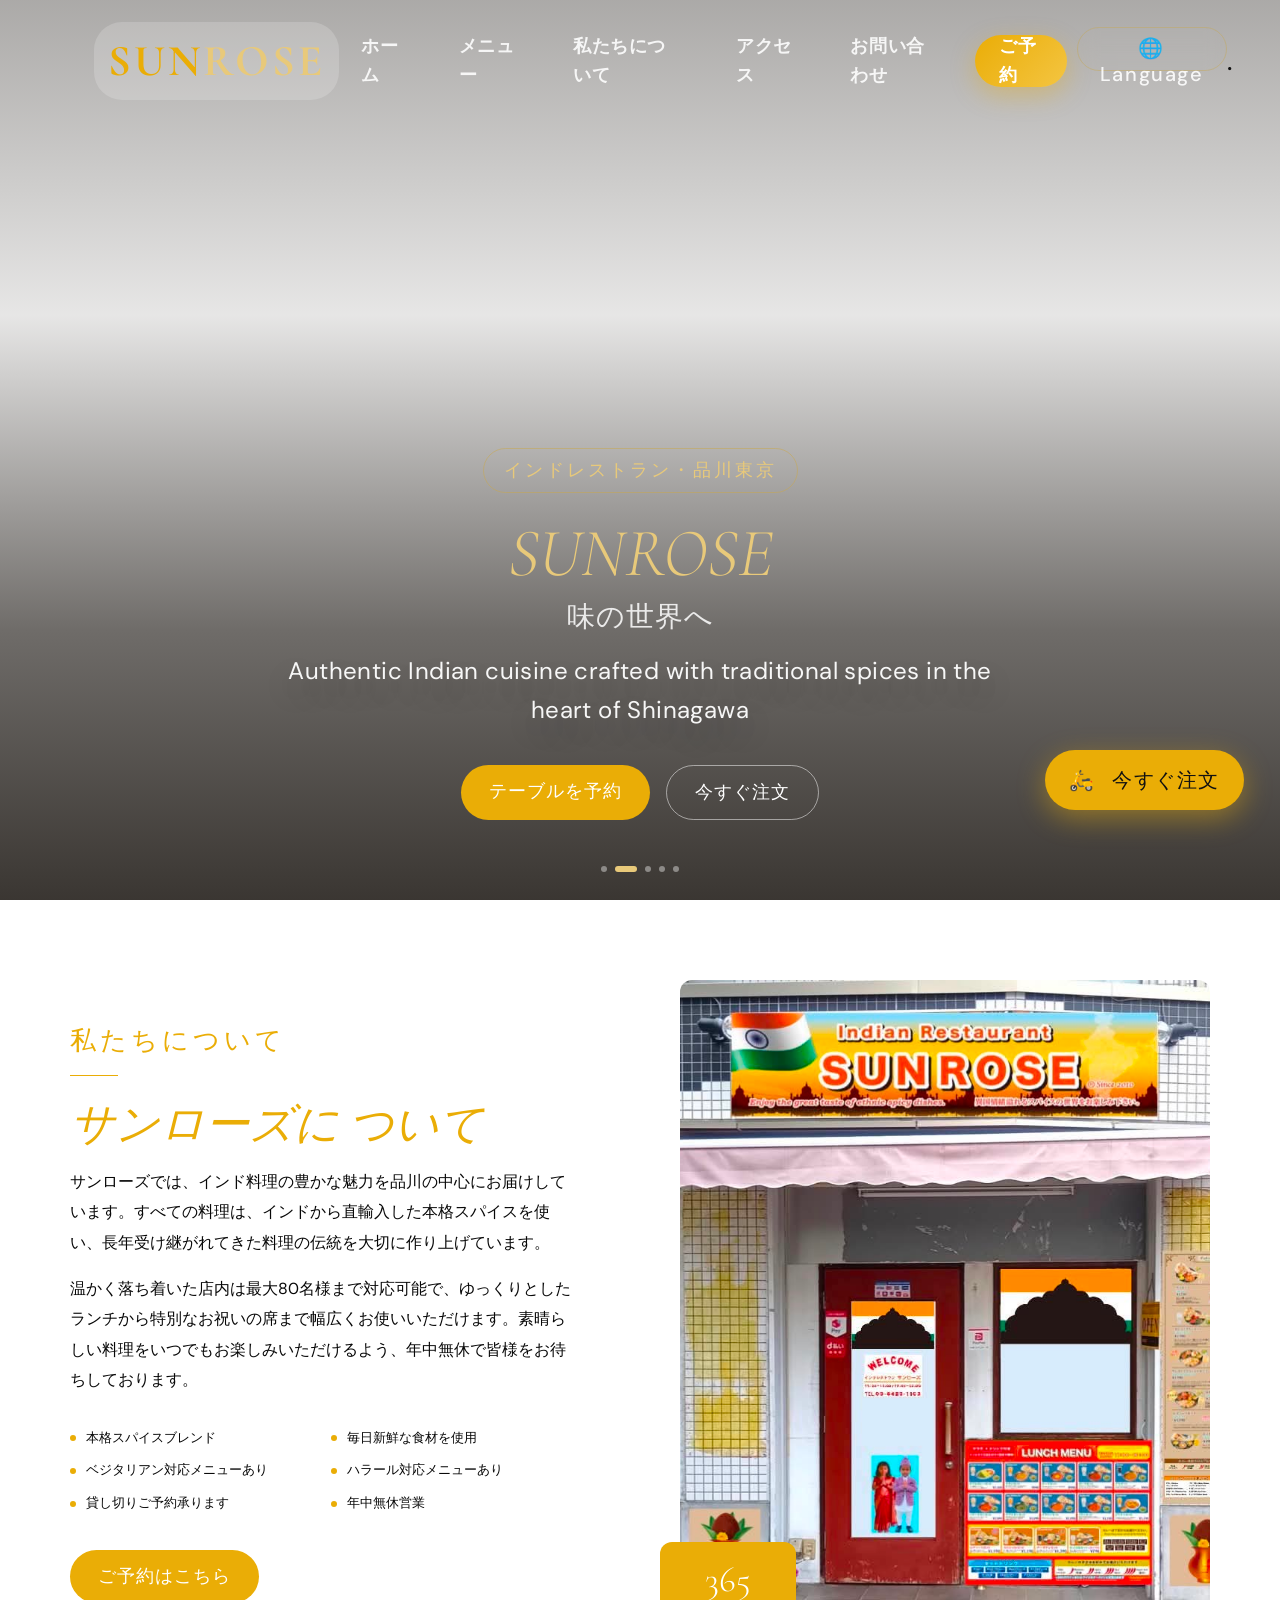
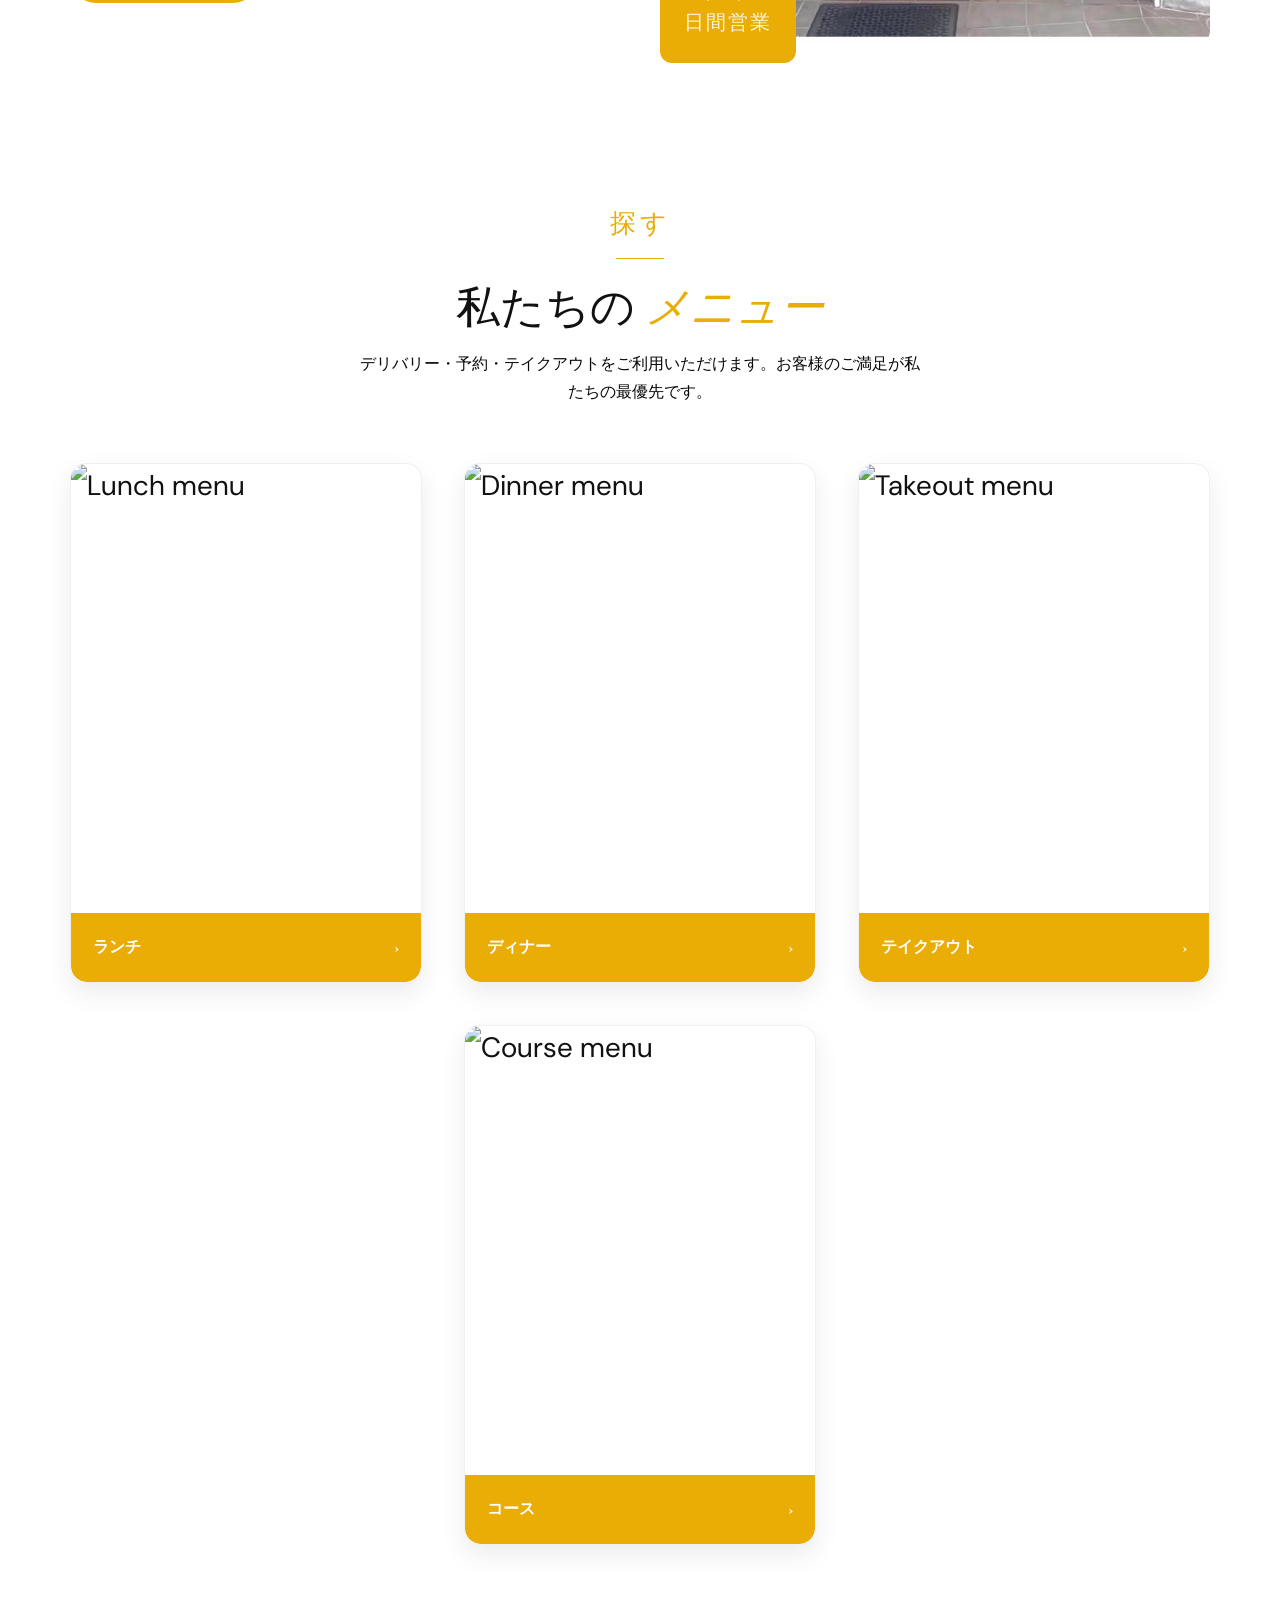
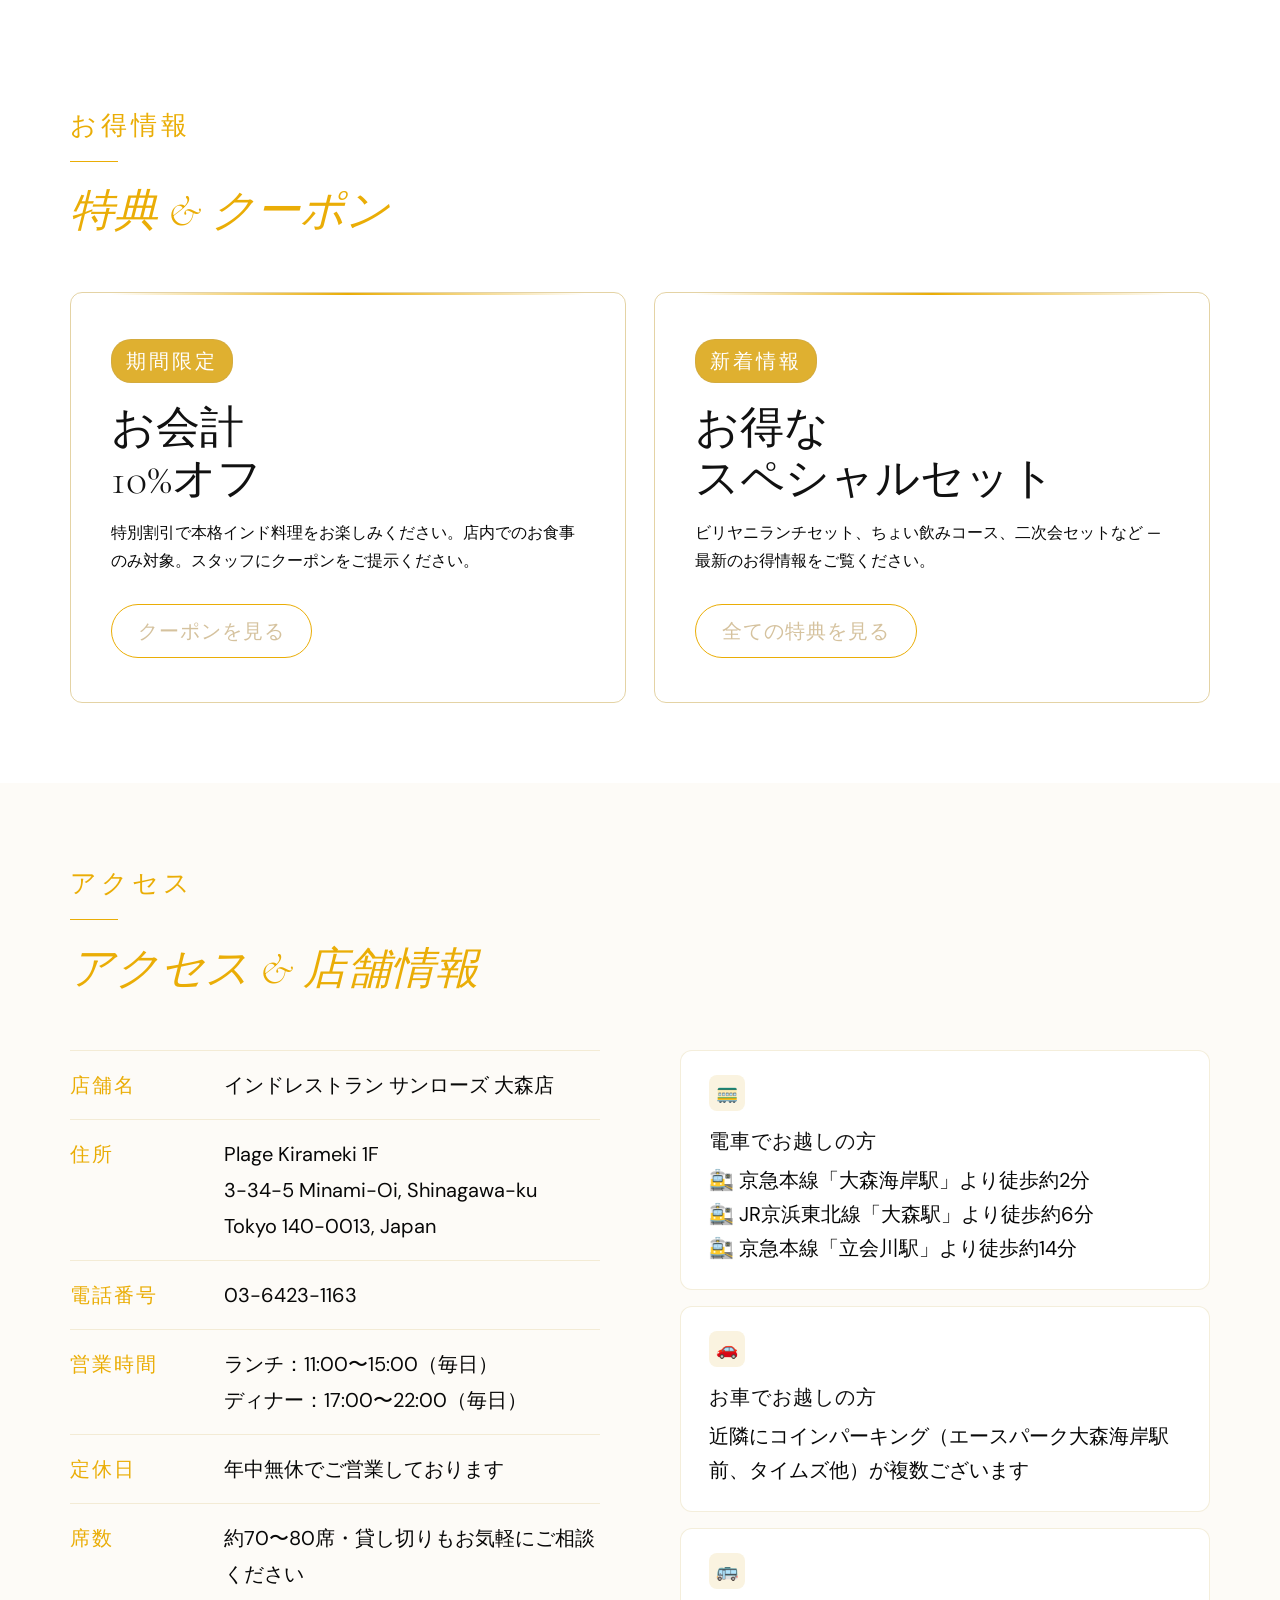
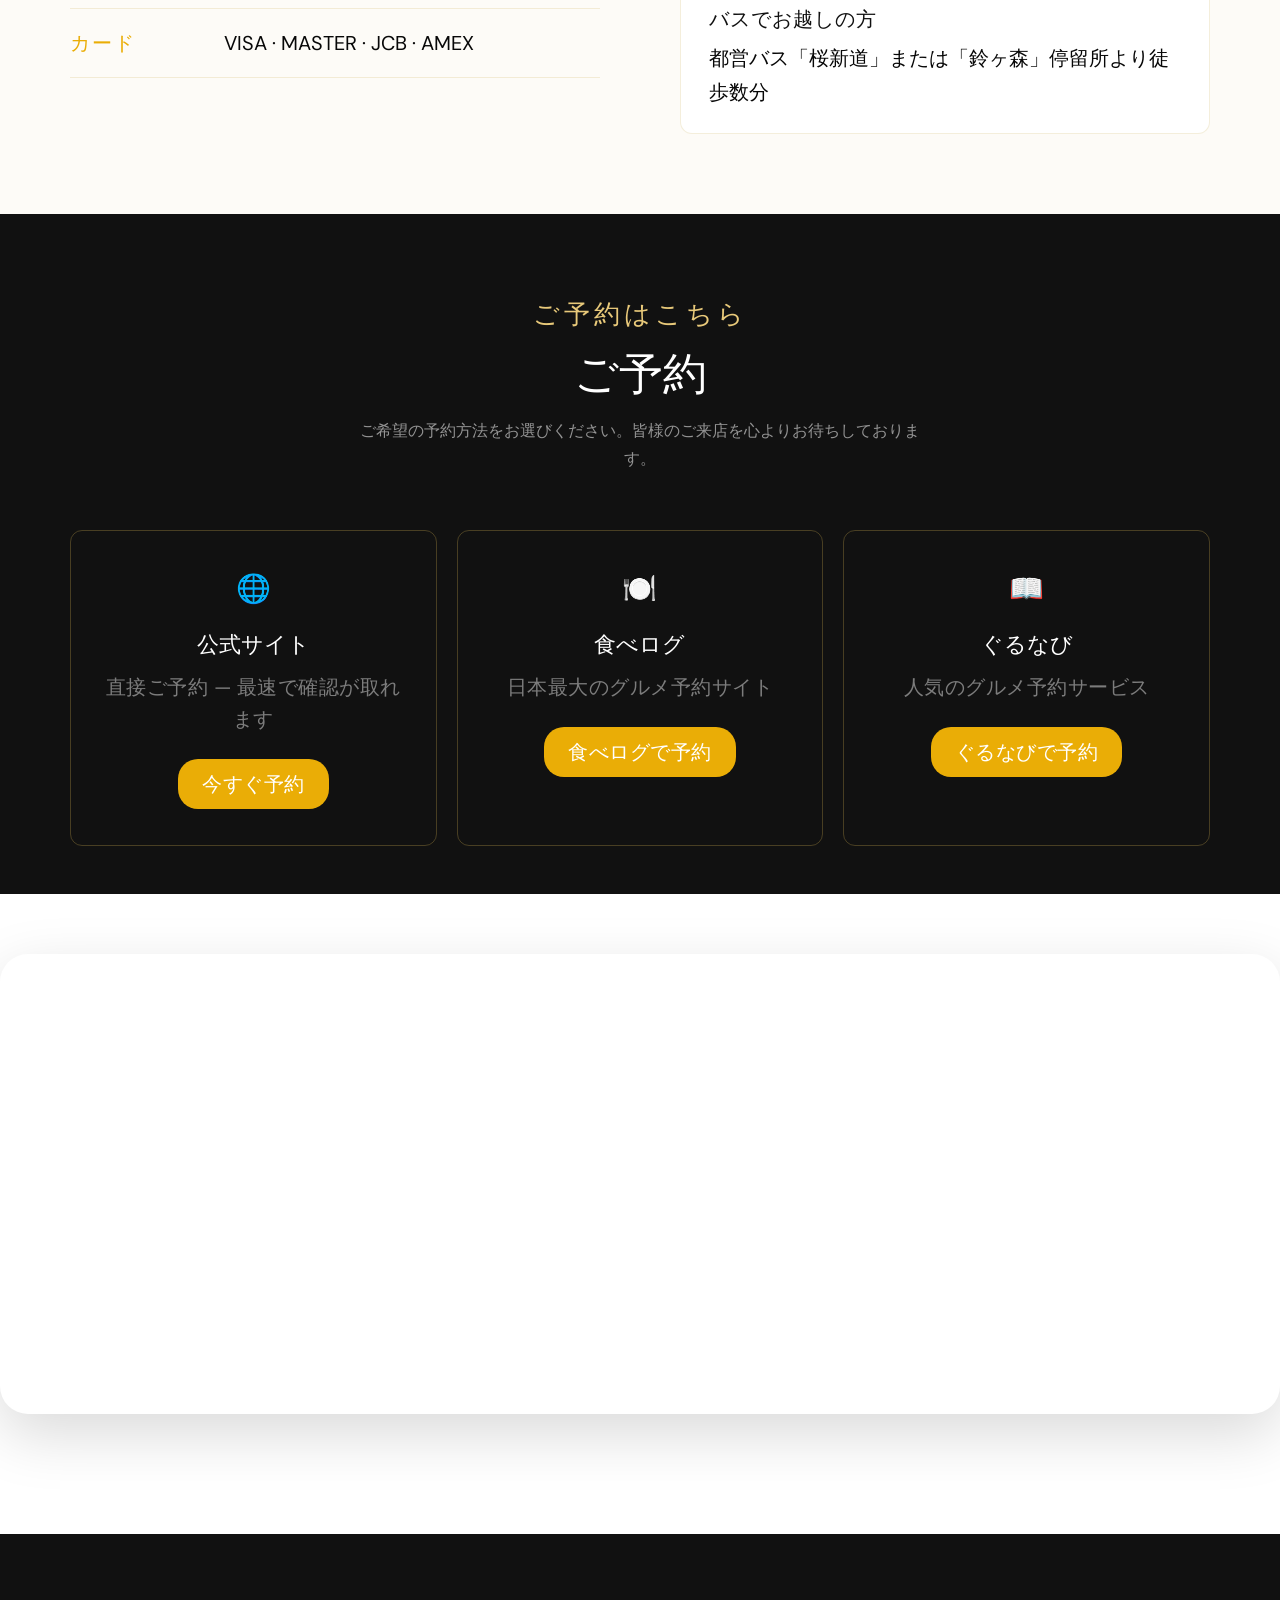
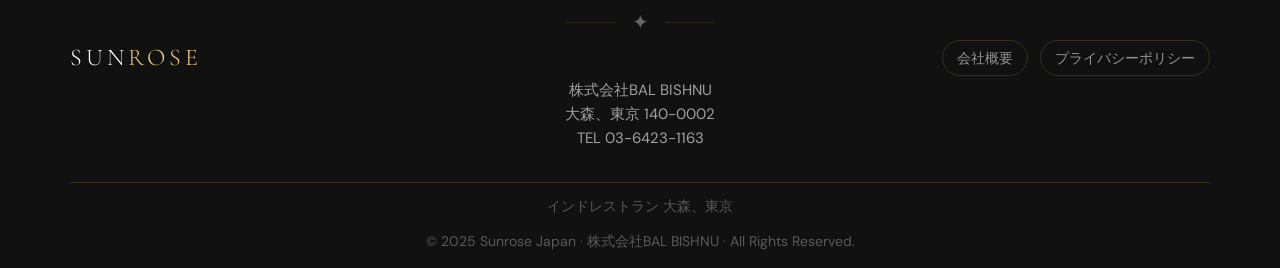
==== index.html @ 349f53bb "omori restudent" ====
<!DOCTYPE html>
<html lang="ja">
<head>
    <meta charset="UTF-8">
    <meta name="viewport" content="width=device-width, initial-scale=1.0">
    <title>SUNROSE — インドレストラン 品川 東京</title>
    <link href="https://fonts.googleapis.com/css2?family=Cormorant+Garamond:ital,wght@0,300;0,400;0,600;1,300;1,400&family=DM+Sans:wght@300;400;500&display=swap" rel="stylesheet">
    <link rel="stylesheet" href="style.css">
</head>
<body>

<!-- ================= HEADER ================= -->
<header class="header" id="header">

    <!-- LOGO -->
    <a href="#home" class="logo">
        SUN<span>ROSE</span>
    </a>

    <!-- NAVIGATION -->
    <ul class="nav" id="nav">

        <li>
            <a href="#home"
               data-ja="ホーム"
               data-en="Home"
               data-hi="होम"
               data-ko="홈"
               data-es="Inicio">
               ホーム
            </a>
        </li>

        <li>
            <a href="#menus"
               data-ja="メニュー"
               data-en="Menus"
               data-hi="मेनू"
               data-ko="메뉴"
               data-es="Menús">
               メニュー
            </a>
        </li>

        <li>
            <a href="#about"
               data-ja="私たちについて"
               data-en="About"
               data-hi="हमारे बारे में"
               data-ko="소개"
               data-es="Acerca de">
               私たちについて
            </a>
        </li>

        <li>
            <a href="#access"
               data-ja="アクセス"
               data-en="Access"
               data-hi="पता"
               data-ko="오시는 길"
               data-es="Acceso">
               アクセス
            </a>
        </li>

        <li>
            <a href="#contact"
               data-ja="お問い合わせ"
               data-en="Contact"
               data-hi="संपर्क"
               data-ko="연락처"
               data-es="Contacto">
               お問い合わせ
            </a>
        </li>

        <!-- CTA -->
        <li>
            <a href="#reservation"
               class="nav-cta"
               data-ja="ご予約"
               data-en="Reservation"
               data-hi="आरक्षण"
               data-ko="예약"
               data-es="Reservación">
               ご予約
            </a>
        </li>

        <!-- LANGUAGE -->
        <li class="lang-dropdown">

            <button class="lang-btn" id="langBtn">
                🌐 <span>Language</span>
            </button>

            <div class="lang-menu" id="langMenu">

                <button onclick="setLang('ja')">
                    🇯🇵 日本語
                </button>

                <button onclick="setLang('en')">
                    🇬🇧 English
                </button>

                <button onclick="setLang('hi')">
                    🇮🇳 हिंदी
                </button>

                <button onclick="setLang('ko')">
                    🇰🇷 한국어
                </button>

                <button onclick="setLang('es')">
                    🇪🇸 Español
                </button>

            </div>

        </li>

    </ul>

    <!-- HAMBURGER -->
    <button class="hamburger"
            id="hamburger"
            aria-label="Toggle Menu">

        <span></span>
        <span></span>
        <span></span>

    </button>. 

</header>

<a href="order.html" class="fab-order"><span class="scooter">🛵</span> <span data-ja="今すぐ注文" data-en="Order Now" data-hi="अभी ऑर्डर" data-ko="지금 주문" data-es="Ordenar">今すぐ注文</span></a>

<!-- =================== HERO =================== -->
<section id="home" class="hero">
    <div class="hero-slider">
        <div class="slide active" style="background-image: url('images/slide1.jpg')"></div>
        <div class="slide" style="background-image: url('images/slide2.jpg')"></div>
        <div class="slide" style="background-image: url('images/interior.html')"></div>
        <div class="slide" style="background-image: url('images/slide4.jpg')"></div>
        <div class="slide" style="background-image: url('images/slide5.jpg')"></div>
    </div>
    <div class="hero-overlay"></div>
    <div class="hero-content">
        <span class="hero-tag" data-ja="インドレストラン・品川東京" data-en="Indian Restaurant · Shinagawa Tokyo" data-hi="इंडियन रेस्टोरेंट · शिनागावा टोक्यो" data-ko="인도 레스토랑 · 시나가와 도쿄" data-es="Restaurante Indio · Shinagawa Tokio">インドレストラン・品川東京</span>
        <h1 class="hero-title">
        <span>SUNROSE</span>
        <em data-ja="味の世界へ" data-en="Where Flavor Lives" data-hi="स्वाद की दुनिया में" data-ko="맛의 세계로" data-es="Donde Vive el Sabor">味の世界へ</em>
        </h1> 
         <p class="hero-subtitle" data-ja="品川で予約・テイクアウト・デリバリー対応の本格インド料理" data-en="Authentic Indian cuisine crafted with traditional spices in the heart of Shinagawa" data-hi="शिनागावा के केंद्र में पारंपरिक मसालों से तैयार प्रामाणिक भारतीय व्यंजन" data-ko="시나가와 중심부에서 전통 향신료로 만든 정통 인도 요리" data-es="Cocina india auténtica elaborada con especias tradicionales en el corazón de Shinagawa">Authentic Indian cuisine crafted with traditional spices in the heart of Shinagawa</p>
        <div class="hero-btns">
            <a href="#reservation" class="btn-gold" data-ja="テーブルを予約" data-en="Reserve a Table" data-hi="टेबल बुक करें" data-ko="테이블 예약" data-es="Reservar Mesa">テーブルを予約</a>
            <a href="order.html" class="btn-outline" data-ja="今すぐ注文" data-en="Order Now" data-hi="अभी ऑर्डर करें" data-ko="지금 주문" data-es="Ordenar Ahora">今すぐ注文</a>
        </div>
    </div>
    <div class="slider-dots" id="sliderDots">
        <div class="dot active" data-index="0"></div>
        <div class="dot" data-index="1"></div>
        <div class="dot" data-index="2"></div>
        <div class="dot" data-index="3"></div>
        <div class="dot" data-index="4"></div>
    </div>
</section>

<!-- =================== ABOUT =================== -->
<section id="about" class="section-about">
    <div class="section-inner">
        <div class="about-layout">
            <div class="about-text reveal">
                <span class="section-label" data-ja="私たちについて" data-en="Our Story" data-hi="हमारी कहानी" data-ko="우리 이야기" data-es="Nuestra Historia">私たちについて</span>
                <div class="gold-line"></div>
                <h2 class="section-title"><span data-ja="サンローズに" data-en="About" data-hi="हमारे" data-ko="우리에" data-es="Acerca de">サンローズに</span> <span data-ja="ついて" data-en="Us" data-hi="बारे में" data-ko="대해서" data-es="Nosotros">ついて</span></h2>
                <p data-ja="サンローズでは、インド料理の豊かな魅力を品川の中心にお届けしています。すべての料理は、インドから直輸入した本格スパイスを使い、長年受け継がれてきた料理の伝統を大切に作り上げています。" data-en="At SUNROSE, we bring the vibrant soul of Indian cuisine to the heart of Shinagawa. Every dish is crafted with authentic spices sourced directly from India, honoring generations of culinary tradition." data-hi="सनरोज़ में हम शिनागावा के केंद्र में भारतीय व्यंजनों की जीवंत आत्मा लेकर आते हैं।" data-ko="선로즈에서는 인도 요리의 활기찬 매력을 시나가와 중심부에 전달합니다." data-es="En SUNROSE, traemos el alma vibrante de la cocina india al corazón de Shinagawa. Cada plato se elabora con especias auténticas importadas directamente de la India.">サンローズでは、インド料理の豊かな魅力を品川の中心にお届けしています。すべての料理は、インドから直輸入した本格スパイスを使い、長年受け継がれてきた料理の伝統を大切に作り上げています。</p>
                <p data-ja="温かく落ち着いた店内は最大80名様まで対応可能で、ゆっくりとしたランチから特別なお祝いの席まで幅広くお使いいただけます。素晴らしい料理をいつでもお楽しみいただけるよう、年中無休で皆様をお待ちしております。" data-en="Our warm, inviting space seats up to 80 guests and is perfect for everything from a quiet lunch to a memorable celebration. We are open every day of the year, because great food should never wait." data-hi="हमारा गर्मजोशी भरा माहौल 80 मेहमानों तक की मेजबानी कर सकता है। हम साल के हर दिन खुले रहते हैं।" data-ko="따뜻하고 아늑한 공간에서 최대 80명을 모실 수 있으며, 연중무휴로 운영합니다." data-es="Nuestro espacio cálido y acogedor tiene capacidad para 80 personas. Estamos abiertos todos los días del año, porque la gran comida no debe esperar.">温かく落ち着いた店内は最大80名様まで対応可能で、ゆっくりとしたランチから特別なお祝いの席まで幅広くお使いいただけます。素晴らしい料理をいつでもお楽しみいただけるよう、年中無休で皆様をお待ちしております。</p>
                <div class="about-features">
                    <div class="about-feature" data-ja="本格スパイスブレンド" data-en="Traditional spice blends" data-hi="पारंपरिक मसाला मिश्रण" data-ko="전통 향신료 블렌드" data-es="Mezclas de especias tradicionales">本格スパイスブレンド</div>
                    <div class="about-feature" data-ja="毎日新鮮な食材を使用" data-en="Fresh daily ingredients" data-hi="प्रतिदिन ताज़ी सामग्री" data-ko="매일 신선한 재료 사용" data-es="Ingredientes frescos diarios">毎日新鮮な食材を使用</div>
                    <div class="about-feature" data-ja="ベジタリアン対応メニューあり" data-en="Vegetarian-friendly menu" data-hi="शाकाहारी अनुकूल मेनू" data-ko="채식주의자 친화적 메뉴" data-es="Menú vegetariano">ベジタリアン対応メニューあり</div>
                    <div class="about-feature" data-ja="ハラール対応メニューあり" data-en="Halal options available" data-hi="हलाल विकल्प उपलब्ध" data-ko="할랄 옵션 제공" data-es="Opciones Halal disponibles">ハラール対応メニューあり</div>
                    <div class="about-feature" data-ja="貸し切りご予約承ります" data-en="Private dining available" data-hi="प्राइवेट डाइनिंग उपलब्ध" data-ko="프라이빗 다이닝 가능" data-es="Comedor privado disponible">貸し切りご予約承ります</div>
                    <div class="about-feature" data-ja="年中無休営業" data-en="Open 365 days a year" data-hi="साल के 365 दिन खुला" data-ko="연중무휴 365일 운영" data-es="Abierto 365 días al año">年中無休営業</div>
                </div>
                <a href="#reservation" class="btn-gold" style="display:inline-block;" data-ja="ご予約はこちら" data-en="Make a Reservation" data-hi="आरक्षण करें" data-ko="예약하기" data-es="Hacer una Reservación">ご予約はこちら</a>
            </div>
            <div class="about-img-wrap reveal reveal-delay-2">
                <img src="images/interior.jpg" alt="SUNROSE restaurant interior">
                <div class="about-img-badge">
                    <strong>365</strong>
                    <span data-ja="日間営業" data-en="Days Open" data-hi="दिन खुला" data-ko="일 영업" data-es="Días Abiertos">日間営業</span>
                </div>
            </div>
        </div>
    </div>
</section>


<!-- =================== MENUS =================== -->
<section id="menus" class="section-menus">
    <div class="section-inner">
        <div class="menus-header reveal">
            <span class="section-label" data-ja="探す" data-en="Explore" data-hi="खोजें" data-ko="탐색" data-es="Explorar">探す</span>
            <div class="gold-line"></div>
            <h2 class="section-title">私たちの <span data-ja="メニュー" data-en="Menus" data-hi="मेनू" data-ko="메뉴" data-es="Menús">メニュー</span></h2>
            <p class="section-desc" data-ja="デリバリー・予約・テイクアウトをご利用いただけます。お客様のご満足が私たちの最優先です。" data-en="We are pleased to offer delivery, reservations, and takeout services. Your satisfaction is our priority." data-hi="हम डिलीवरी, आरक्षण और टेकआउट सेवाएं प्रदान करते हैं। आपकी संतुष्टि हमारी प्राथमिकता है।" data-ko="배달, 예약, 테이크아웃 서비스를 제공합니다. 고객님의 만족이 최우선입니다." data-es="Ofrecemos servicios de entrega, reservaciones y para llevar. Su satisfacción es nuestra prioridad.">デリバリー・予約・テイクアウトをご利用いただけます。お客様のご満足が私たちの最優先です。</p>
        </div>
        <div class="menus-grid">
            <a href="lunch_menu.html#lunch" class="menu-card reveal reveal-delay-1">
                <img src="images/lunch.jpg" alt="Lunch menu">
                <div class="menu-card-overlay"></div>
                <div class="menu-card-body">
                    <span class="menu-card-label" data-ja="毎日 11:00–15:00" data-en="Daily 11:00–15:00" data-hi="प्रतिदिन 11:00–15:00" data-ko="매일 11:00–15:00" data-es="Diario 11:00–15:00">毎日 11:00–15:00</span>
                    <div class="menu-card-title"><span data-ja="ランチ" data-en="Lunch" data-hi="लंच" data-ko="런치" data-es="Almuerzo">ランチ</span><div class="menu-card-arrow">›</div></div>
                </div>
            </a>
            <a href="dinner.html" class="menu-card reveal reveal-delay-2">
                <img src="images/dinner.jpg" alt="Dinner menu">
                <div class="menu-card-overlay"></div>
                <div class="menu-card-body">
                    <span class="menu-card-label" data-ja="毎日 17:00–22:00" data-en="Daily 17:00–22:00" data-hi="प्रतिदिन 17:00–22:00" data-ko="매일 17:00–22:00" data-es="Diario 17:00–22:00">毎日 17:00–22:00</span>
                    <div class="menu-card-title"><span data-ja="ディナー" data-en="Dinner" data-hi="डिनर" data-ko="디너" data-es="Cena">ディナー</span><div class="menu-card-arrow">›</div></div>
                </div>
            </a>
            <a href="takeout.html#takeout" class="menu-card reveal reveal-delay-3">
                <img src="images/party.jpg" alt="Takeout menu">
                <div class="menu-card-overlay"></div>
                <div class="menu-card-body">
                <span class="menu-card-label" data-ja="ランチ＆ディナー" data-en="Lunch &amp; Dinner" data-hi="लंच और डिनर" data-ko="런치 &amp; 디너" data-es="Almuerzo y Cena">ランチ＆ディナー</span>                    <div class="menu-card-title"><span data-ja="テイクアウト" data-en="Takeout" data-hi="टेकआउट" data-ko="테이크아웃" data-es="Para Llevar">テイクアウト</span><div class="menu-card-arrow">›</div></div>
                </div>
            </a>
            <a href="course.html" class="menu-card reveal reveal-delay-4">
                <img src="images/top-view-table-full-food.jpg" alt="Course menu">
                <div class="menu-card-overlay"></div>
                <div class="menu-card-body">
                    <span class="menu-card-label" data-ja="グループ・イベント" data-en="Groups & Events" data-hi="समूह और कार्यक्रम" data-ko="그룹 및 이벤트" data-es="Grupos y Eventos">グループ・イベント</span>
                    <div class="menu-card-title"><span data-ja="コース" data-en="Course" data-hi="कोर्स" data-ko="코스" data-es="Curso">コース</span><div class="menu-card-arrow">›</div></div>
                </div>
            </a>
        </div>
    </div>
</section>

<!-- =================== OFFERS =================== -->
<section id="offers" class="section-offers">
    <div class="section-inner">
        <div class="reveal">
            <span class="section-label" data-ja="お得情報" data-en="Promotions" data-hi="प्रमोशन" data-ko="프로모션" data-es="Promociones">お得情報</span>
            <div class="gold-line"></div>
            <h2 class="section-title"><span data-ja="特典" data-en="Offers" data-hi="ऑफर" data-ko="혜택" data-es="Ofertas">特典</span> <span>&amp; </span><span data-ja="クーポン" data-en="Coupons" data-hi="कूपन" data-ko="쿠폰" data-es="Cupones">クーポン</span></h2>
        </div>
        <div class="offers-flex">
            <div class="offer-card reveal reveal-delay-1">
                <span class="offer-badge" data-ja="期間限定" data-en="Limited Offer" data-hi="सीमित ऑफर" data-ko="한정 혜택" data-es="Oferta Limitada">期間限定</span>
                <div class="offer-amount" data-ja="お会計<br>10%オフ" data-en="10% Off<br>Your Bill" data-hi="बिल पर<br>10% छूट" data-ko="청구서에서<br>10% 할인" data-es="10% Descuento<br>en su Cuenta">お会計<br>10%オフ</div>
                <p class="offer-desc" data-ja="特別割引で本格インド料理をお楽しみください。店内でのお食事のみ対象。スタッフにクーポンをご提示ください。" data-en="Enjoy authentic Indian dining with a special discount. Available for dine-in guests only. Show this coupon to your server." data-hi="विशेष छूट के साथ प्रामाणिक भारतीय भोजन का आनंद लें। केवल डाइन-इन मेहमानों के लिए।" data-ko="특별 할인으로 정통 인도 요리를 즐기세요. 매장 이용 고객만 해당됩니다." data-es="Disfrute de la auténtica cocina india con descuento especial. Solo para comensales.">特別割引で本格インド料理をお楽しみください。店内でのお食事のみ対象。スタッフにクーポンをご提示ください。</p>
                <a href="coupon.html" target="_blank" class="btn-offer" data-ja="クーポンを見る" data-en="View Coupon" data-hi="कूपन देखें" data-ko="쿠폰 보기" data-es="Ver Cupón">クーポンを見る</a>
            </div>
            <div class="offer-card reveal reveal-delay-2">
                <span class="offer-badge" data-ja="新着情報" data-en="New Offers" data-hi="नए ऑफर" data-ko="새로운 혜택" data-es="Nuevas Ofertas">新着情報</span>
                <div class="offer-amount" data-ja="お得な<br>スペシャルセット" data-en="Deals &amp;<br>Special Sets" data-hi="डील और<br>स्पेशल सेट" data-ko="딜 &amp;<br>스페셜 세트" data-es="Ofertas y<br>Sets Especiales">お得な<br>スペシャルセット</div>
                <p class="offer-desc" data-ja="ビリヤニランチセット、ちょい飲みコース、二次会セットなど — 最新のお得情報をご覧ください。" data-en="Biryani Lunch Set, ちょい飲みコース, 二次会セット and more — explore our latest offers and curated dining plans." data-hi="बिरयानी लंच सेट और अधिक — हमारे नवीनतम ऑफर देखें।" data-ko="비리야니 런치 세트 등 — 최신 혜택을 확인하세요." data-es="Set de Almuerzo Biryani y más — explore nuestras últimas ofertas.">ビリヤニランチセット、ちょい飲みコース、二次会セットなど — 最新のお得情報をご覧ください。</p>
                <a href="special deals.html" class="btn-offer" data-ja="全ての特典を見る" data-en="View All Offers" data-hi="सभी ऑफर देखें" data-ko="모든 혜택 보기" data-es="Ver Todas las Ofertas">全ての特典を見る</a>
            </div>
        </div>
    </div>
</section>


<!-- =================== ACCESS =================== -->
<section id="access" class="section-access">
    <div class="section-inner">
        <div class="reveal">
            <span class="section-label" data-ja="アクセス" data-en="Find Us" data-hi="हमें खोजें" data-ko="찾아오시는 길" data-es="Encuéntrenos">アクセス</span>
            <div class="gold-line"></div>
            <h2 class="section-title"><span data-ja="アクセス" data-en="Access" data-hi="पता" data-ko="오시는 길" data-es="Acceso">アクセス</span> <span>&amp; </span><span data-ja="店舗情報" data-en="Info" data-hi="जानकारी" data-ko="정보" data-es="Información">店舗情報</span></h2>
        </div>
        <div class="access-layout">
            <div class="access-table reveal reveal-delay-1">
                <div class="access-row">
                    <div class="access-label" data-ja="店舗名" data-en="Store" data-hi="स्टोर" data-ko="매장명" data-es="Tienda">店舗名</div>
                    <div class="access-value" data-ja="インドレストラン サンローズ 大森店" data-en="Indian Restaurant SUNROSE Omori " data-hi="इंडियन रेस्टोरेंट सनरोज़ ओमोरी " data-ko="인도 레스토랑 선로즈 오모리 지점" data-es="Restaurante Indio SUNROSE Omori ">インドレストラン サンローズ 大森店</div>
                </div>
                <div class="access-row">
                    <div class="access-label" data-ja="住所" data-en="Address" data-hi="पता" data-ko="주소" data-es="Dirección">住所</div>
                    <div class="access-value">Plage Kirameki 1F<br>3-34-5 Minami-Oi, Shinagawa-ku<br>Tokyo 140-0013, Japan</div>
                </div>
                <div class="access-row">
                    <div class="access-label" data-ja="電話番号" data-en="Phone" data-hi="फ़ोन" data-ko="전화번호" data-es="Teléfono">電話番号</div>
                    <div class="access-value">03-6423-1163</div>
                </div>
                <div class="access-row">
                    <div class="access-label" data-ja="営業時間" data-en="Hours" data-hi="समय" data-ko="영업시간" data-es="Horario">営業時間</div>
                    <div class="access-value" data-ja="ランチ：11:00〜15:00（毎日）<br>ディナー：17:00〜22:00（毎日）" data-en="Lunch: 11:00 – 15:00 (Daily)<br>Dinner: 17:00 – 22:00 (Daily)" data-hi="लंच: 11:00 – 3:00 (प्रतिदिन)<br>डिनर: 5:00 – 10:00 (प्रतिदिन)" data-ko="런치: 11:00 – 15:00 (매일)<br>디너: 17:00 – 22:00 (매일)" data-es="Almuerzo: 11:00 – 15:00 (Diario)<br>Cena: 17:00 – 22:00 (Diario)">ランチ：11:00〜15:00（毎日）<br>ディナー：17:00〜22:00（毎日）</div>
                </div>
                <div class="access-row">
                    <div class="access-label" data-ja="定休日" data-en="Holidays" data-hi="छुट्टियां" data-ko="휴무일" data-es="Festivos">定休日</div>
                    <div class="access-value" data-ja="年中無休でご営業しております" data-en="Open all year — no holidays" data-hi="पूरे साल खुला — कोई छुट्टी नहीं" data-ko="연중무휴 — 휴일 없이 운영합니다" data-es="Abierto todo el año — sin festivos">年中無休でご営業しております</div>
                </div>
                <div class="access-row">
                    <div class="access-label" data-ja="席数" data-en="Seats" data-hi="सीटें" data-ko="좌석수" data-es="Asientos">席数</div>
                    <div class="access-value" data-ja="約20〜25席・貸し切りもお気軽にご相談ください" data-en="Approx. 20–25 seats · Private booking available" data-hi="लगभग 20-25 सीटें · प्राइवेट बुकिंग उपलब्ध" data-ko="약 20~20-25 · 단체 예약 가능" data-es="Aprox. 20-25 asientos · Reserva privada disponible">約70〜80席・貸し切りもお気軽にご相談ください</div>
                </div>
                <div class="access-row">
                    <div class="access-label" data-ja="カード" data-en="Cards" data-hi="कार्ड" data-ko="카드" data-es="Tarjetas">カード</div>
                    <div class="access-value">VISA · MASTER · JCB · AMEX</div>
                </div>
            </div>
            <div class="access-info-cards reveal reveal-delay-2">
                <div class="info-card">
                    <div class="info-card-icon">🚃</div>
                    <div class="info-card-title" data-ja="電車でお越しの方" data-en="By Train" data-hi="ट्रेन से" data-ko="전철 이용 시" data-es="En Tren">電車でお越しの方</div>
                    <p class="info-card-body" data-ja="🚉 京急本線「大森海岸駅」より徒歩約2分<br>🚉 JR京浜東北線「大森駅」より徒歩約6分<br>🚉 京急本線「立会川駅」より徒歩約14分" data-en="🚉 Keikyu Main Line 'Omorikaigan Station' — approx. 2 min walk<br>🚉 JR Keihin-Tohoku Line 'Omori Station' — approx. 6 min walk<br>🚉 Keikyu Main Line 'Tachiaigawa Station' — approx. 14 min walk" data-hi="🚉 केइक्यू मुख्य लाइन 'ओमोरिकाइगन स्टेशन' — लगभग 2 मिनट<br>🚉 जेआर केइहिन-तोहोकू लाइन 'ओमोरी स्टेशन' — लगभग 6 मिनट<br>🚉 केइक्यू मुख्य लाइन 'ताचिआइगावा स्टेशन' — लगभग 14 मिनट" data-ko="🚉 케이큐 본선 '오모리카이간역' — 도보 약 2분<br>🚉 JR 게이힌토호쿠선 '오모리역' — 도보 약 6분<br>🚉 케이큐 본선 '다치아이가와역' — 도보 약 14분" data-es="🚉 Línea Keikyu Principal 'Estación Omorikaigan' — aprox. 2 min<br>🚉 Línea JR Keihin-Tohoku 'Estación Omori' — aprox. 6 min<br>🚉 Línea Keikyu Principal 'Estación Tachiaigawa' — aprox. 14 min">🚉 京急本線「大森海岸駅」より徒歩約2分<br>🚉 JR京浜東北線「大森駅」より徒歩約6分<br>🚉 京急本線「立会川駅」より徒歩約14分</p>
                </div>
                <div class="info-card">
                    <div class="info-card-icon">🚗</div>
                    <div class="info-card-title" data-ja="お車でお越しの方" data-en="By Car" data-hi="कार से" data-ko="자동차 이용 시" data-es="En Auto">お車でお越しの方</div>
                    <p class="info-card-body" data-ja="近隣にコインパーキング（エースパーク大森海岸駅前、タイムズ他）が複数ございます" data-en="Several coin parking lots nearby (Ace Park Omorikaigan-eki-mae, Times, and others)" data-hi="आसपास कई पेड पार्किंग विकल्प उपलब्ध हैं (एस पार्क ओमोरिकाइगन-एकी-माए, टाइम्स आदि)" data-ko="인근에 여러 유료 주차장이 있습니다 (에이스파크 오모리카이간역앞, 타임즈 등)" data-es="Varios estacionamientos de pago cercanos (Ace Park Omorikaigan-eki-mae, Times, entre otros)">近隣にコインパーキング（エースパーク大森海岸駅前、タイムズ他）が複数ございます</p>
                </div>
                <div class="info-card">
                    <div class="info-card-icon">🚌</div>
                    <div class="info-card-title" data-ja="バスでお越しの方" data-en="By Bus" data-hi="बस से" data-ko="버스 이용 시" data-es="En Autobús">バスでお越しの方</div>
                    <p class="info-card-body" data-ja="都営バス「桜新道」または「鈴ヶ森」停留所より徒歩数分" data-en="Toei Bus 'Sakura-Shindo' or 'Suzugamori' stop — a few minutes walk" data-hi="तोई बस 'साकुरा-शिन्दो' या 'सुज़ुगामोरी' स्टॉप से कुछ मिनट" data-ko="도에이 버스 '사쿠라신도' 또는 '스즈가모리' 정류장에서 도보 수 분" data-es="Bus Toei 'Sakura-Shindo' o 'Suzugamori' — pocos minutos a pie">都営バス「桜新道」または「鈴ヶ森」停留所より徒歩数分</p>
                </div>
            </div>
        </div>
    </div>
</section>

<!-- =================== RESERVATION =================== -->
<section id="reservation" class="section-reservation">
    <div class="section-inner">
        <div class="reveal">
            <span class="section-label" data-ja="ご予約はこちら" data-en="Book Your Table" data-hi="टेबल बुक करें" data-ko="테이블 예약" data-es="Reserve su Mesa">ご予約はこちら</span>
            <h2 class="section-title" data-ja="ご予約" data-en="Reservation" data-hi="आरक्षण" data-ko="예약" data-es="Reservación">ご予約</h2>
            <p class="section-desc" data-ja="ご希望の予約方法をお選びください。皆様のご来店を心よりお待ちしております。" data-en="Choose your preferred booking method. We look forward to welcoming you." data-hi="अपनी पसंदीदा बुकिंग विधि चुनें। हम आपका स्वागत करने के लिए उत्सुक हैं।" data-ko="원하시는 예약 방법을 선택하세요. 여러분의 방문을 기다리겠습니다." data-es="Elija su método de reservación preferido. Esperamos darle la bienvenida.">ご希望の予約方法をお選びください。皆様のご来店を心よりお待ちしております。</p>
        </div>
        <div class="reservation-cards">
           <a href="https://foodbooking.com/api/res/1dj_r_x" class="res-card reveal reveal-delay-1">
             <span class="res-card-icon">🌐</span>
                <div class="res-card-title" data-ja="公式サイト" data-en="Official Website" data-hi="आधिकारिक वेबसाइट" data-ko="공식 웹사이트" data-es="Sitio Web Oficial">公式サイト</div>
                <p class="res-card-sub" data-ja="直接ご予約 — 最速で確認が取れます" data-en="Direct booking — fastest confirmation" data-hi="सीधी बुकिंग — सबसे तेज़ पुष्टि" data-ko="직접 예약 — 가장 빠른 확인" data-es="Reserva directa — confirmación más rápida">直接ご予約 — 最速で確認が取れます</p>
                <span class="res-card-btn" data-ja="今すぐ予約" data-en="Book Now" data-hi="अभी बुक करें" data-ko="지금 예약" data-es="Reservar Ahora">今すぐ予約</span>
            </a>
            <a href="https://tabelog.com/en/tokyo/A1315/A131501/13245866/" class="res-card reveal reveal-delay-2">
                <span class="res-card-icon">🍽️</span>
                <div class="res-card-title" data-ja="食べログ" data-en="Tabelog" data-hi="टेबलॉग" data-ko="타베로그" data-es="Tabelog">食べログ</div>
                <p class="res-card-sub" data-ja="日本最大のグルメ予約サイト" data-en="Japan's leading restaurant platform" data-hi="जापान का सबसे बड़ा रेस्टोरेंट प्लेटफॉर्म" data-ko="일본 최대의 맛집 예약 플랫폼" data-es="La plataforma de restaurantes líder en Japón">日本最大のグルメ予約サイト</p>
                <span class="res-card-btn" data-ja="食べログで予約" data-en="Book via Tabelog" data-hi="टेबलॉग से बुक करें" data-ko="타베로그로 예약" data-es="Reservar en Tabelog">食べログで予約</span>
            </a>
            <a href="https://r.gnavi.co.jp/637n25x20000/" class="res-card reveal reveal-delay-3">
                <span class="res-card-icon">📖</span>
                <div class="res-card-title" data-ja="ぐるなび" data-en="Gurunavi" data-hi="गुरुनवी" data-ko="구루나비" data-es="Gurunavi">ぐるなび</div>
                <p class="res-card-sub" data-ja="人気のグルメ予約サービス" data-en="Popular dining reservation service" data-hi="लोकप्रिय डाइनिंग आरक्षण सेवा" data-ko="인기 있는 레스토랑 예약 서비스" data-es="Servicio popular de reservaciones">人気のグルメ予約サービス</p>
                <span class="res-card-btn" data-ja="ぐるなびで予約" data-en="Book via Gurunavi" data-hi="गुरुनवी से बुक करें" data-ko="구루나비로 예약" data-es="Reservar en Gurunavi">ぐるなびで予約</span>
            </a>
        </div>
    </div>
</section>



<!-- =================== MAP =================== -->
<section id="contact" class="section-map">
    <div class="map-wrap">
<iframe src="https://www.google.com/maps?q=Plage+Kirameki,+3-34-5+Minami-Oi,+Shinagawa-ku,+Tokyo&output=embed" allowfullscreen="" loading="lazy" referrerpolicy="no-referrer-when-downgrade"></iframe>    </div>
</section>

<!-- =================== FOOTER =================== -->
<footer class="footer">
    <div class="footer-inner">
        <div class="footer-logo">SUN<span>ROSE</span></div>
        <div class="footer-info">
            <div class="footer-divider"><span>✦</span></div>
            <p data-ja="株式会社BAL BISHNU<br>品川シーサイド、東京 140-0013<br>TEL 03-6423-1163" data-en="BAL BISHNU Co., Ltd.<br>Omori, Tokyo 140-0013<br>TEL 03-6423-1163" data-hi="BAL BISHNU कं., लि.<br>ओमोरी , टोक्यो 140-0013<br>TEL 03-6423-1163 " data-ko="주식회사 BAL BISHNU<br> 오모리, 도쿄 140-0002<br>TEL 03-6718-4433" data-es="BAL BISHNU Co., Ltd.<br>Omori, Tokio 140-0002<br>TEL 03-6718-4433">株式会社BAL BISHNU<br> 大森、東京 140-0002<br>TEL 03-6423-1163</p>
        </div>
        <div class="footer-links-col">
            <a href="company.html" target="_blank" class="footer-link" data-ja="会社概要" data-en="Company" data-hi="कंपनी" data-ko="회사 소개" data-es="Empresa">会社概要</a>
            <a href="privacy.html" target="_blank" class="footer-link" data-ja="プライバシーポリシー" data-en="Privacy Policy" data-hi="गोपनीयता नीति" data-ko="개인정보 처리방침" data-es="Política de Privacidad">プライバシーポリシー</a>
        </div>
    </div>
    <p class="footer-bottom" data-ja="インドレストラン 大森、東京" data-en="Indian Restaurant Omori, Tokyo" data-hi="इंडियन रेस्टोरेंट सनरोज़ ओमोरी " data-ko="인도 레스토랑 선로즈 오모리 지점" data-es="Restaurante Indio SUNROSE Omori , Tokio">インドレストラン 大森、東京</p>
    <p class="footer-bottom">© 2025 Sunrose Japan · 株式会社BAL BISHNU · All Rights Reserved.</p>
</footer>

<div id="lightbox" style="display:none;position:fixed;inset:0;background:rgba(0,0,0,0.85);z-index:9999;justify-content:center;align-items:center;" onclick="this.style.display='none'"><img id="lightbox-img" style="max-width:90%;max-height:90%;border-radius:8px;"></div>

<script>
(function(){const header=document.getElementById('header');const hamburger=document.getElementById('hamburger');const nav=document.getElementById('nav');window.addEventListener('scroll',()=>{header.classList.toggle('scrolled',window.scrollY>40)});hamburger.addEventListener('click',()=>{hamburger.classList.toggle('active');nav.classList.toggle('open');document.body.style.overflow=nav.classList.contains('open')?'hidden':''});nav.querySelectorAll('a').forEach(a=>{a.addEventListener('click',()=>{hamburger.classList.remove('active');nav.classList.remove('open');document.body.style.overflow=''})});const slides=document.querySelectorAll('.slide');const dots=document.querySelectorAll('.dot');let current=0;function goTo(index){slides[current].classList.remove('active');dots[current].classList.remove('active');current=index;slides[current].classList.add('active');dots[current].classList.add('active')}dots.forEach(dot=>{dot.addEventListener('click',()=>goTo(parseInt(dot.dataset.index)))});setInterval(()=>goTo((current+1)%slides.length),2000);const observer=new IntersectionObserver((entries)=>{entries.forEach(el=>{if(el.isIntersecting){el.target.classList.add('visible');observer.unobserve(el.target)}})},{threshold:0.12});document.querySelectorAll('.reveal').forEach(el=>observer.observe(el));header.classList.toggle('scrolled',window.scrollY>40)})();
function openImage(src){document.getElementById('lightbox').style.display='flex';document.getElementById('lightbox-img').src=src}
</script>
<script src="lang.js"></script>
</body>
</html>
---- style.css ----
/* ===================== RESET & VARIABLES ===================== */
        *, *::before, *::after { margin: 0; padding: 0; box-sizing: border-box; }
 
        :root {
            --gold: #eaad06;
            --gold-light: #E8C97A;
            --gold-pale: #FAF3E0;
            --gold-dim: #d5c29e;
            --white: #FFFFFF;
            --off-white: #FDFBF7;
            --cream: #F5EDD6;
            --text-dark: #111111;
            --text-mid: #080808;
            --text-muted: #070707;
            --border: rgba(201, 168, 76, 0.2);
            --border-strong: rgba(201, 168, 76, 0.5);
            --serif: 'Cormorant Garamond', Georgia, serif;
            --sans: 'DM Sans', sans-serif;
            --section-pad: 80px 40px;
            --max: 1140px;
            --radius: 4px;
            --radius-lg: 12px;
            --transition: 0.35s ease;
             --text-size: 50px; 
        }
 
        html { scroll-behavior: smooth; }
 
        body {
            display: flex;
            flex-direction: column;
            min-height: 100vh;
            font-family: var(--sans);
            background: var(--white);
            color: var(--text-dark);
            font-size: 28px;
            line-height: 1.6;
            overflow-x: hidden;
            width: 100%;
            padding: 0;
        }
 
        img 
        {
            width: 100%; 
            display: block; 
        }
        
        a 
        { 
            text-decoration: none; 
            color: inherit;
        }
 
        /* ===================== SCROLL ANIMATIONS ===================== */
        .reveal 
        {
            opacity: 0;
            transform: translateY(32px);
            transition: opacity 0.7s ease, transform 0.7s ease;
        }

        .reveal.visible { opacity: 1; transform: translateY(0); }
        .reveal-delay-1 { transition-delay: 0.1s; }
        .reveal-delay-2 { transition-delay: 0.2s; }
        .reveal-delay-3 { transition-delay: 0.3s; }
        .reveal-delay-4 { transition-delay: 0.4s; }
 
        /* ===================== HEADER / NAV ===================== */
       /* ================= HEADER ================= */

.header
{
    position: fixed;
    top: 0;
    left: 0;
    width: 100%;

    display: flex;
    align-items: center;
    justify-content: space-between;

    padding: 22px 48px 22px 60px;

    z-index: 1000;

    transition:
    background 0.35s ease,
    box-shadow 0.35s ease,
    padding 0.35s ease;
}

/* SCROLLED */

.header.scrolled
{
    background: rgba(255,255,255,0.94);

    backdrop-filter: blur(14px);

    box-shadow:
    0 1px 0 rgba(201,168,76,0.12),
    0 12px 36px rgba(0,0,0,0.08);

    padding: 14px 48px;
}

/* ================= LOGO ================= */

.logo
{
    position: relative;
    z-index: 10001;
    margin-left: 34px;

    font-family: var(--serif);
    font-size: 44px;
    font-weight: 800;
    letter-spacing: 3px;

    color: var(--gold);
    background: rgba(255, 255, 255, 0.18);
    padding: 4px 14px;
    border-radius: 28px;

    transition: 0.35s ease;
}

.logo span
{
    color: var(--gold-light);
}

.header.scrolled .logo
{
    color: var(--text-dark);
}

/* Use ADLaM Display for the brand and navigation links (fallback to serif) */
.logo, .nav a, .nav-cta {
    font-family: 'ADLaM Display', var(--serif);
}

.header.scrolled .logo span
{
    color: var(--gold);
}

/* ================= NAV ================= */

.nav
{
    display: flex;
    align-items: center;
    gap: 10px;

    list-style: none;
}

/* LINKS */

.nav a
{
    position: relative;

    display: flex;
    align-items: center;
    justify-content: center;

    height: 52px;

    padding: 0 22px;

    border-radius: 999px;

    font-size: 18px;
    font-weight: 700;
    letter-spacing: 0.6px;

    color: rgba(255,255,255,0.88);

    transition: 0.35s ease;
}

/* HOVER LINE */

.nav a::after
{
    content: '';

    position: absolute;
    bottom: 8px;
    left: 50%;

    width: 0;
    height: 1px;

    background: var(--gold-light);

    transform: translateX(-50%);

    transition: 0.35s ease;
}

.nav a:hover::after
{
    width: 50%;
}

/* HOVER */

.nav a:hover
{
    color: var(--white);
    background: rgba(255,255,255,0.08);
}

/* SCROLLED */

.header.scrolled .nav a
{
    color: var(--text-mid);
}

.header.scrolled .nav a {
    font-size: 18px;
    font-weight: 700;
}

.header.scrolled .nav a:hover
{
    color: var(--gold);
    background: var(--gold-pale);
}

/* ================= CTA ================= */

.nav-cta
{
    background: linear-gradient(
    135deg,
    var(--gold),
    #f4c542
    ) !important;

    color: white !important;

    padding: 0 24px !important;

    box-shadow:
    0 8px 24px rgba(234,173,6,0.35);

    overflow: hidden;
}

.nav-cta::before
{
    content: '';

    position: absolute;
    top: 0;
    left: -120%;

    width: 100%;
    height: 100%;

    background: linear-gradient(
    90deg,
    transparent,
    rgba(255,255,255,0.35),
    transparent
    );

    transition: 0.8s ease;
}

.nav-cta:hover::before
{
    left: 120%;
}

.nav-cta::after
{
    display: none;
}

.nav-cta:hover
{
    transform: translateY(-2px);
}

/* ================= LANGUAGE ================= */

.lang-dropdown
{
    position: relative;
    list-style: none;
}

.lang-btn
{
    min-width: 150px;
    height: 44px;

    padding: 0 20px;

    border-radius: 999px;

    border: 1px solid rgba(255,255,255,0.5);

    background: rgba(255,255,255,0.95);

    backdrop-filter: blur(10px);

    color: var(--text-dark);

    font-size: 20px;
    font-weight: 600;
    letter-spacing: 0.08em;

    cursor: pointer;

    transition: 0.35s ease;
}

.lang-btn:hover
{
    background: rgba(255,255,255,1);
    border-color: rgba(255,255,255,0.75);
}

.header.scrolled .lang-btn
{
    color: var(--text-mid);

    border-color: rgba(0,0,0,0.08);

    background: rgba(255,255,255,0.65);
}

/* MENU */

.lang-menu
{
    position: absolute;
    top: calc(100% + 12px);
    right: 0;

    min-width: 180px;

    padding: 8px;

    border-radius: 18px;

    background: rgba(15,10,5,0.94);

    backdrop-filter: blur(16px);

    border: 1px solid rgba(201,168,76,0.15);

    box-shadow:
    0 12px 40px rgba(0,0,0,0.25);

    opacity: 0;
    visibility: hidden;
    transform: translateY(10px);

    transition: 0.3s ease;

    z-index: 99999;
}

.lang-menu.open
{
    opacity: 1;
    visibility: visible;
    transform: translateY(0);
}

.lang-menu button
{
    width: 100%;

    display: flex;
    align-items: center;
    gap: 10px;

    padding: 12px 16px;

    border: none;
    border-radius: 12px;

    background: transparent;

    color: rgba(255,255,255,0.82);

    font-size: 20px;

    cursor: pointer;

    transition: 0.3s ease;
}

.lang-menu button:hover
{
    background: rgba(255,255,255,0.08);

    color: var(--gold-light);

    transform: translateX(4px);
}

/* ================= HAMBURGER ================= */

.hamburger
{
    position: relative;

    display: none;

    flex-direction: column;
    justify-content: center;
    gap: 6px;

    width: 44px;
    height: 44px;

    border: none;
    border-radius: 50%;

    background: rgba(255,255,255,0.08);

    backdrop-filter: blur(10px);

    cursor: pointer;

    z-index: 10001;

    transition: 0.35s ease;
}

.hamburger:hover
{
    background: rgba(255,255,255,0.14);
}

.hamburger span
{
    width: 22px;
    height: 2px;

    margin: 0 auto;

    border-radius: 10px;

    background: white;

    transition: 0.35s ease;
}

.header.scrolled .hamburger span
{
    background: var(--text-dark);
}

/* ACTIVE */

.hamburger.active span:nth-child(1)
{
    transform:
    translateY(8px)
    rotate(45deg);
}

.hamburger.active span:nth-child(2)
{
    opacity: 0;
}

.hamburger.active span:nth-child(3)
{
    transform:
    translateY(-8px)
    rotate(-45deg);
}

/* ================= MOBILE ================= */

@media (max-width: 980px)
{
    .header
    {
        padding: 18px 20px;
    }

    .header.scrolled
    {
        padding: 14px 20px;
    }

    .hamburger
    {
        display: flex;
    }

    .nav
    {
        position: fixed;
        inset: 0;

        width: 100%;
        height: 100vh;

        display: flex;
        flex-direction: column;
        justify-content: center;
        align-items: center;

        gap: 18px;

        background:
        radial-gradient(
        circle at top,
        rgba(234,173,6,0.12),
        transparent 40%
        ),
        rgba(10,8,5,0.97);

        backdrop-filter: blur(16px);

        opacity: 0;
        visibility: hidden;
        pointer-events: none;

        transform: scale(1.03);

        transition: 0.45s ease;

        z-index: 9999;
        
        overflow-y: auto;
        padding: 80px 20px 120px;
    }

    .nav.open
    {
        opacity: 1;
        visibility: visible;
        pointer-events: auto;

        transform: scale(1);
    }

    .nav li
    {
        opacity: 0;

        transform: translateY(24px);

        transition: 0.4s ease;
    }

    .nav.open li
    {
        opacity: 1;
        transform: translateY(0);
    }

    .nav.open li:nth-child(1){ transition-delay:0.05s; }
    .nav.open li:nth-child(2){ transition-delay:0.10s; }
    .nav.open li:nth-child(3){ transition-delay:0.15s; }
    .nav.open li:nth-child(4){ transition-delay:0.20s; }
    .nav.open li:nth-child(5){ transition-delay:0.25s; }
    .nav.open li:nth-child(6){ transition-delay:0.30s; }
    .nav.open li:nth-child(7){ transition-delay:0.35s; }

    .nav a
    {
        font-size: 26px;

        color: white !important;

        background: transparent !important;
    }

    .nav a::after
    {
        display: none;
    }

    .lang-dropdown
    {
        margin-top: 20px;
        position: relative;
        z-index: 10000;
    }

    .lang-menu
    {
        right: 50%;
        transform: translateX(50%) translateY(10px);
        max-height: 300px;
        overflow-y: auto;
    }

    .lang-menu.open
    {
        transform: translateX(50%) translateY(0);
    }
}

        /* ====== FLOATING ORDER BUTTON ====== */
        .fab-order
        {
        position: fixed;
        bottom: 90px;
        right: 36px;
        z-index: 999;
        display: flex;
        align-items: center;
        gap: 10px;
        background: var(--gold);
        color: var(--text-dark);
        font-family: var(--sans);
        font-size: 20px;
        font-weight: 500;
        letter-spacing: 0.08em;
        text-transform: uppercase;
        padding: 14px 24px;
        border-radius: 50px;
        box-shadow: 0 8px 28px rgba(234,173,6,0.45);
        transition: transform var(--transition), box-shadow var(--transition), background var(--transition);
        text-decoration: none;
        animation: fadeUp 1s ease 1s both;
        }

        .fab-order:hover
        {
        background: var(--gold-light);
        transform: translateY(-3px);
        box-shadow: 0 12px 36px rgba(234,173,6,0.55);
        }

        @media (max-width: 480px)
        {
        .fab-order span { display: none; }
        .fab-order { padding: 14px 16px; border-radius: 50%; }
        }

        /* Scooter animation inside floating order button */
        .fab-order .scooter { display: inline-block; transform-origin: center; margin-right: 6px; animation: scoot 1.2s ease-in-out infinite; }

        @keyframes scoot {
            0% { transform: translateX(0) rotate(0deg); }
            45% { transform: translateX(6px) rotate(6deg); }
            70% { transform: translateX(3px) rotate(2deg); }
            100% { transform: translateX(0) rotate(0deg); }
        }



        /* ===================== HERO ===================== */
        .hero 
        {
            position: relative;
            width: 100%;
            min-height: 100vh;
            display: flex;
            align-items: flex-end;
            justify-content: center;
            overflow: hidden;
            padding-bottom: 80px;
            opacity: 1 !important; transform: none !important; 
                
        }
 
        .hero-slider { position: absolute; inset: 0; }
        .slide 
        {
            position: absolute; inset: 0;
            background-size: cover;
            background-position: center;
            opacity: 0;
            transition: opacity 1.8s ease-in-out;
        }
        .slide.active { opacity: 1; }

      .slide
       {
            transform: scale(1.05);
        }
        .slide.active 
        {
            opacity: 1;
            transform: scale(1);
        }



        .hero-overlay 
        {
            position: absolute; inset: 0;
            background: linear-gradient(
                to bottom,
                rgba(15,10,5,0.35) 0%,
                rgba(15,10,5,0.10) 35%,
                rgba(15,10,5,0.60) 70%,
                rgba(15,10,5,0.82) 100%
            );
            z-index: 1;
        }
 
        .hero-content 
        {
            position: relative;
            z-index: 2;
            text-align: center;
            max-width: 760px;
            padding: 0 24px;
        }
 
        .hero-tag 
        {
            display: inline-block;
            font-size: 18px;
            font-weight: 500;
            letter-spacing: 3px;
            text-transform: uppercase;
            color: var(--gold-light);
            border: 1px solid rgba(201,168,76,0.5);
            padding: 7px 20px;
            border-radius: 30px;
            margin-bottom: 24px;
        }
 
        .hero-title 
        {
            font-family: var(--serif);
            font-size: clamp(38px, 6vw, 68px);
            font-weight: 300;
            line-height: 1.1;
            color: var(--white);
            margin-bottom: 20px;
        }

        .hero-title span { color: var(--gold-light); font-style: italic; }
        .hero-title em 
        {
            display: block;
            font-size: clamp(18px, 3vw, 28px);
            font-weight: 300;
            letter-spacing: 1px;
            color: rgba(255,255,255,0.85);
            font-style: normal;
            margin-top: 10px;
        }
 
        .hero-subtitle 
        {
            font-size: 24px;
            color: rgba(255,255,255,0.95);
            letter-spacing: 0.4px;
            margin-bottom: 36px;
            max-width: 720px;
            line-height: 1.6;
            text-shadow: 0 14px 28px rgba(0, 0, 0, 0.28);
        }
 
        .hero-btns { display: flex; gap: 16px; justify-content: center; flex-wrap: wrap; }
 
        .btn-gold 
        {
            padding: 12px 28px;
            background: var(--gold);
            color: var(--white);
            font-family: var(--sans);
            font-size: 18px;
            font-weight: 500;
            letter-spacing: 1px;
            border-radius: 30px;
            border: none;
            cursor: pointer;
            transition: all var(--transition);
        }
        .btn-gold:hover { background: var(--gold-dim); transform: translateY(-2px); }
 
        .btn-outline 
        {
            padding: 12px 28px;
            background: transparent;
            color: var(--white);
            font-family: var(--sans);
            font-size: 18px;
            font-weight: 500;
            letter-spacing: 1px;
            border-radius: 30px;
            border: 1px solid rgba(255,255,255,0.5);
            cursor: pointer;
            transition: all var(--transition);
        }
        .btn-outline:hover { background: rgba(255,255,255,0.1); border-color: var(--white); }
 
        /* Slider dots */
        .slider-dots 
        {
            position: absolute;
            bottom: 28px;
            left: 50%;
            transform: translateX(-50%);
            z-index: 3;
            display: flex;
            gap: 8px;
        }

        .dot 
        {
            width: 6px; height: 6px;
            border-radius: 50%;
            background: rgba(255,255,255,0.4);
            transition: all var(--transition);
            cursor: pointer;
        }
        .dot.active { background: var(--gold-light); width: 22px; border-radius: 3px; }
 
        /* ===================== SECTION COMMON ===================== */
        section { padding: var(--section-pad); }
 
        .section-inner { max-width: var(--max); margin: 0 auto; }
 
        .section-label 
        {
            display: block;
            font-size: 26px;
            font-weight: 500;
            letter-spacing: 4px;
            text-transform: uppercase;
            color: var(--gold);
            margin-bottom: 14px;
        }
 
        .section-title 
        {
            font-family: var(--serif);
            font-size: clamp(28px, 4vw, 44px);
            font-weight: 300;
            color: var(--text-dark);
            line-height: 1.15;
            margin-bottom: 16px;
        }
        .section-title span { color: var(--gold); font-style: italic; }
 
        .section-desc 
        {
            font-size: 16px;
            color: var(--text-muted);
            max-width: 560px;
            line-height: 1.8;
        }
 
        .gold-line 
        {
            width: 48px;
            height: 1px;
            background: var(--gold);
            margin-bottom: 24px;
        }
 
        /* ===================== MENUS ===================== */
        .section-menus { background: var(--white); }
 
        .menus-header { text-align: center; margin-bottom: 56px; }
        .menus-header .section-desc { margin: 0 auto; }
        .menus-header .gold-line { margin: 0 auto 24px; }
 
        .menus-grid 
        {
            display: grid;
            grid-template-columns: repeat(4, minmax(260px, 1fr));
            gap: 44px;
        }

        /* Compact homepage menu card style (image on top, caption bar) */
        #menus .menus-grid {
            grid-template-columns: repeat(3, minmax(300px, 1fr));
            gap: 42px;
            align-items: start;
        }

        #menus .menus-grid .menu-card:nth-child(4) {
            grid-column: 2 / 3;
        }

        #menus .menu-card {
            aspect-ratio: auto;
            min-height: 520px;
            display: flex;
            flex-direction: column;
            border-radius: 16px;
            overflow: hidden;
            background: var(--white);
            border: 1px solid rgba(0,0,0,0.06);
            box-shadow: 0 10px 26px rgba(0,0,0,0.08);
        }

        #menus .menu-card img {
            height: 240px;
            width: 100%;
            object-fit: cover;
            transition: transform 0.45s ease;
        }

        #menus .menu-card-overlay { display: none; }

        #menus .menu-card-body { position: static; padding: 0; margin-top: auto; }

        #menus .menu-card-label { display: none; }

        #menus .menu-card-title {
            background: var(--gold);
            color: var(--white);
            padding: 20px 22px;
            font-family: var(--serif);
            font-size: 16px;
            font-weight: 700;
            text-transform: uppercase;
            display: flex;
            align-items: center;
            justify-content: space-between;
            border-radius: 0 0 16px 16px;
        }

        #menus .menu-card-arrow {
            width: auto;
            height: auto;
            border: none;
            background: transparent;
            color: var(--white);
            font-size: 18px;
            opacity: 0.95;
        }
 
        .menu-card 
        {
            position: relative;
            border-radius: var(--radius-lg);
            overflow: hidden;
            aspect-ratio: 3/4;
            display: block;
            color: inherit;
            transition: transform var(--transition);
            min-height: 420px;
            background: var(--white);
            border: 1px solid rgba(0,0,0,0.06);
            box-shadow: none;
        }
        .menu-card:hover { transform: translateY(-6px); }
 
        .menu-card img 
        {
            width: 100%; height: 100%;
            object-fit: cover;
            transition: transform 0.5s ease;
        }
        .menu-card:hover img { transform: scale(1.05); }
 
        .menu-card-overlay 
        {
            position: absolute; inset: 0;
            border-radius: inherit;
            pointer-events: none;
            background: linear-gradient(to top, rgba(15,10,5,0.55) 0%, rgba(15,10,5,0.08) 40%, transparent 100%);
        }
 
        .menu-card-body 
        {
            position: absolute;
            bottom: 0; left: 0; right: 0;
            padding: 32px 28px;
        }
 
        .menu-card-label 
        {
            font-size: 20px;
            font-weight: 600;
            letter-spacing: 0.16em;
            color: var(--gold-light);
            text-transform: uppercase;
            display: block;
            margin-bottom: 8px;
        }
 
        .menu-card-title 
        {
            font-family: var(--serif);
            font-size: 34px;
            font-weight: 300;
            color: var(--white);
            display: flex;
            align-items: center;
            justify-content: space-between;
        }
 
        .menu-card-arrow 
        {
            width: 32px; height: 32px;
            border: 1px solid rgba(201,168,76,0.5);
            border-radius: 50%;
            display: flex; align-items: center; justify-content: center;
            color: var(--gold-light);
            font-size: 20px;
            transition: all var(--transition);
        }
        .menu-card:hover .menu-card-arrow { background: var(--gold); border-color: var(--gold); color: var(--white); }
 
        /* ===================== OFFERS ===================== */
        .section-offers { background: var(--white); }
 
        .offers-flex 
        {
            display: grid;
            grid-template-columns: 1fr 1fr;
            gap: 28px;
            margin-top: 56px;
        }
 
        .offer-card 
        {
            border: 1px solid var(--border-strong);
            border-radius: var(--radius-lg);
            padding: 44px 40px;
            position: relative;
            overflow: hidden;
            transition: box-shadow var(--transition), transform var(--transition);
        }
        .offer-card:hover { transform: translateY(-4px); box-shadow: 0 16px 40px rgba(201,168,76,0.12); }
 
        .offer-card::before 
        {
            content: '';
            position: absolute;
            top: 0; left: 40px; right: 40px;
            height: 2px;
            background: linear-gradient(to right, transparent, var(--gold), transparent);
        }
 
        .offer-badge 
        {
            display: inline-block;
            font-size: 20px;
            font-weight: 500;
            letter-spacing: 3px;
            text-transform: uppercase;
            color: var(--gold);
            border: 1px solid var(--border-strong);
            padding: 5px 14px;
            border-radius: 20px;
            margin-bottom: 20px;
            background:#dfb030;
            color:#fff;
        }
 
        .offer-amount 
        {
            font-family: var(--serif);
            font-size: clamp(30px, 4vw, 44px);
            font-weight: 300;
            color: var(--text-dark);
            line-height: 1.15;
            margin-bottom: 14px;
        }
 
        .offer-desc { font-size: 16px; color: var(--text-muted); line-height: 1.8; margin-bottom: 28px; }
 
        .btn-offer {
            display: inline-block;
            padding: 10px 26px;
            border: 1px solid var(--gold);
            border-radius: 30px;
            font-size: 20px;
            font-weight: 500;
            letter-spacing: 1px;
            color: var(--gold-dim);
            transition: all var(--transition);
        }
        .btn-offer:hover { background: var(--gold); color: var(--white); }
 
        /* ===================== ACCESS ===================== */
        .section-access { background: var(--off-white); }
 
        .access-layout 
        {
            display: grid;
            grid-template-columns: 1fr 1fr;
            gap: 80px;
            align-items: start;
            margin-top: 56px;
        }
 
        .access-table { width: 100%; }
 
        .access-row
        {
            display: flex;
            gap: 24px;
            padding: 16px 0;
            border-bottom: 1px solid var(--border);
        }
        .access-row:first-child { border-top: 1px solid var(--border); }
 
        .access-label 
        {
            font-size: 20px;
            font-weight: 500;
            letter-spacing: 2px;
            text-transform: uppercase;
            color: var(--gold);
            min-width: 130px;
            padding-top: 2px;
        }
 
        .access-value { font-size: 20px; color: var(--text-mid); line-height: 1.8; }
 
        .access-info-cards 
        {
            display: flex;
            flex-direction: column;
            gap: 16px;
        }
 
        .info-card 
        {
            background: var(--white);
            border: 1px solid var(--border);
            border-radius: var(--radius-lg);
            padding: 24px 28px;
        }
 
        .info-card-icon 
        {
            width: 36px; height: 36px;
            background: var(--gold-pale);
            border-radius: 8px;
            display: flex; align-items: center; justify-content: center;
            margin-bottom: 14px;
            font-size: 18px;
        }
 
        .info-card-title 
        {
            font-size: 20px;
            font-weight: 500;
            letter-spacing: 1px;
            color: var(--text-dark);
            margin-bottom: 6px;
        }
 
        .info-card-body { font-size: 20px; color: var(--text-muted); line-height: 1.7; }



        /* ===================== RESERVATION ===================== */
        .section-reservation 
        {
            background: var(--text-dark);
            color: var(--white);
            text-align: center;
            
        }
 
        .section-reservation .section-label { color: var(--gold-light); }
        .section-reservation .section-title { color: var(--white); }
        .section-reservation .section-desc { color: rgba(255,255,255,0.55); margin: 0 auto 56px; }
 
        .reservation-cards 
        {
            display: grid;
            grid-template-columns: repeat(3, 1fr);
            gap: 20px;
            margin-top: 0;
        }
 
        .res-card 
        {
            display: block;
            border: 1px solid rgba(201,168,76,0.3);
            border-radius: var(--radius-lg);
            padding: 36px 28px;
            color: var(--white);
            transition: all var(--transition);
            position: relative;
            overflow: hidden;
        }
        .res-card::before 
        {
            content: '';
            position: absolute; inset: 0;
            background: rgba(201,168,76,0.05);
            opacity: 0;
            transition: opacity var(--transition);
        }
        .res-card:hover { border-color: var(--gold); transform: translateY(-4px); }
        .res-card:hover::before { opacity: 1; }
 
        .res-card-icon { font-size: 28px; margin-bottom: 16px; display: block; }
        .res-card-title { font-family: var(--serif); font-size: 22px; font-weight: 300; margin-bottom: 8px; }
        .res-card-sub { font-size: 20px; color: rgba(255,255,255,0.45); letter-spacing: 0.5px; margin-bottom: 24px; }
        .res-card-btn 
        {
            display: inline-block;
            padding: 9px 24px;
            background: var(--gold);
            color: var(--white);
            border-radius: 20px;
            font-size: 20px;
            font-weight: 500;
            letter-spacing: 0.5px;
            transition: background var(--transition);
        }
        .res-card:hover .res-card-btn { background: var(--gold-dim); }
 
        /* ===================== ABOUT ===================== */
        .section-about { background: var(--white); }
 
        .about-layout 
        {
            display: grid;
            grid-template-columns: 1fr 1fr;
            gap: 80px;
            align-items: center;
            margin-top: 0;
        }
 
        .about-text { padding-right: 20px; }
 
        .about-text p 
        {
            font-size: 16px;
            color: var(--text-mid);
            line-height: 1.9;
            margin-bottom: 16px;
        }
 
        .about-text p:last-of-type { margin-bottom: 32px; }
 
        .about-features 
        {
            display: grid;
            grid-template-columns: 1fr 1fr;
            gap: 12px;
            margin-bottom: 36px;
        }
 
        .about-feature 
        {
            display: flex;
            align-items: center;
            gap: 10px;
            font-size: 13px;
            color: var(--text-mid);
        }
 
        .about-feature::before 
        {
            content: '';
            width: 6px; 
            height: 6px;
            background: var(--gold);
            border-radius: 50%;
            flex-shrink: 0;
        }
 
        .about-img-wrap 
        {
            position: relative;
        }
        .about-img-wrap img 
        {
            border-radius: var(--radius-lg);
            aspect-ratio: 4/5;
            object-fit: cover;
        }
        .about-img-badge 
        {
            position: absolute;
            bottom: -20px; left: -20px;
            background: var(--gold);
            color: var(--white);
            padding: 20px 24px;
            border-radius: var(--radius-lg);
            text-align: center;
        }
        .about-img-badge strong 
        {
            display: block;
            font-family: var(--serif);
            font-size: 36px;
            font-weight: 300;
            line-height: 1;
        }
        .about-img-badge span 
        { font-size: 20px; font-weight: 500; 
            letter-spacing: 2px; 
            text-transform: uppercase; 
            opacity: 0.85; 
        }
 
        /* ===================== MAP ===================== */
        .section-map { padding: 40px 0 80px; margin-bottom: 40px; }
        .map-wrap { position: relative; overflow: hidden; border-radius: 28px; box-shadow: 0 20px 60px rgba(0,0,0,0.15); }
        .map-wrap iframe { width: 100%; height: 460px; display: block; border: none; filter: grayscale(15%); }
        .map-cta 
        {
            position: absolute;
            right: 28px; bottom: 28px;
            background: var(--white);
            color: var(--text-dark);
            padding: 12px 24px;
            border-radius: 30px;
            font-size: 15px;
            font-weight: 500;
            border: 1px solid var(--border-strong);
            box-shadow: 0 10px 24px rgba(0,0,0,0.14);
            transition: all var(--transition);
            white-space: nowrap;
            z-index: 1;
        }
        .map-cta:hover { background: var(--gold); color: var(--white); border-color: var(--gold); }

        .section-reservation { padding-bottom: 48px; }
        .section-map { padding-top: 60px; }

        /* ===================== FOOTER ===================== */
        .footer 
        {
            background: var(--text-dark);
            color: rgba(255,255,255,0.6);
            padding: 32px 40px 16px;
            margin-top: auto;
        }

        .footer-inner 
        {
            max-width: var(--max);
            margin: 0 auto;
            display: grid;
            grid-template-columns: 1fr auto 1fr;
            align-items: center;
            gap: 20px;
            padding-bottom: 32px;
            border-bottom: 1px solid rgba(201,168,76,0.2);
        }

        .footer-logo 
        {
            font-family: var(--serif);
            font-size: 24px;
            font-weight: 300;
            color: var(--white);
            letter-spacing: 4px;
        }
        .footer-logo span { color: var(--gold-light); }
 
        .footer-info { text-align: center; }
        .footer-info p { font-size: 15px; line-height: 1.6; }
 
        .footer-links-col { display: flex; gap: 12px; justify-content: flex-end; flex-wrap: wrap; }
 
        .footer-link 
        {
            font-size: 14px;
            color: rgba(255,255,255,0.55);
            border: 1px solid rgba(201,168,76,0.2);
            padding: 6px 14px;
            border-radius: 20px;
            transition: all var(--transition);
        }
        .footer-link:hover { border-color: var(--gold); color: var(--gold-light); }
 
        .footer-bottom 
        {
            max-width: var(--max);
            margin: 12px auto 0;
            text-align: center;
            font-size: 14px;
            color: rgba(255,255,255,0.3);
        }
 
        .footer-divider 
        {
            display: flex;
            align-items: center;
            gap: 16px;
            margin: 40px 0;
        }
        .footer-divider span { font-size: 20px; color: rgba(255,255,255,0.35); white-space: nowrap; }
        .footer-divider::before, .footer-divider::after {
            content: '';
            flex: 1;
            height: 1px;
            background: rgba(201,168,76,0.15);
        }
 

        /* ====== LANGUAGE BUTTON ====== */
        .lang-btn
        {
        background: transparent;
        border: 1px solid rgba(201,168,76,0.4);
        border-radius: 30px;
        padding: 7px 16px;
        font-family: var(--sans);
        font-size: 20px;
        font-weight: 500;
        letter-spacing: 0.08em;
        color: rgba(255,255,255,0.88);
        cursor: pointer;
        transition: all var(--transition);
        list-style: none;
        }

        .lang-btn:hover
        {
        background: var(--gold);
        color: var(--text-dark);
        border-color: var(--gold);
        }

        .header.scrolled .lang-btn
        {
        color: var(--text-mid);
        }
        /* ====== LANGUAGE DROPDOWN ====== */
        .lang-dropdown
        {
        position: relative;
        list-style: none;
        }

        .lang-btn
        {
        background: transparent;
        border: 1px solid rgba(201,168,76,0.4);
        border-radius: 30px;
        padding: 7px 16px;
        font-family: var(--sans);
        font-size: 20px;
        font-weight: 500;
        letter-spacing: 0.08em;
        color: rgba(255,255,255,0.88);
        cursor: pointer;
        transition: all var(--transition);
        }

        .lang-btn:hover
        {
        background: var(--gold);
        color: var(--text-dark);
        border-color: var(--gold);
        }

        .header.scrolled .lang-btn
        {
        color: var(--text-mid);
        }

        .lang-menu
        {
        display: none;
        position: absolute;
        top: calc(100% + 10px);
        right: 0;
        background: rgba(26,18,8,0.97);
        backdrop-filter: blur(12px);
        border: 1px solid rgba(201,168,76,0.25);
        border-radius: var(--radius-lg);
        overflow: hidden;
        min-width: 160px;
        z-index: 9999;
        box-shadow: 0 12px 32px rgba(0,0,0,0.3);
        }

        .lang-menu.open
        {
        display: block;
        animation: fadeUp 0.2s ease both;
        }

        .lang-menu button
        {
        display: block;
        width: 100%;
        padding: 12px 20px;
        background: transparent;
        border: none;
        border-bottom: 1px solid rgba(201,168,76,0.1);
        color: rgba(255,255,255,0.75);
        font-family: var(--sans);
        font-size: 20px;
        font-weight: 400;
        text-align: left;
        cursor: pointer;
        transition: all var(--transition);
        }

        .lang-menu button:last-child
        {
        border-bottom: none;
        }

        .lang-menu button:hover
        {
        background: rgba(234,173,6,0.1);
        color: var(--gold-light);
        padding-left: 26px;
        }


        /* ===================== RESPONSIVE ===================== */
        @media (max-width: 1024px) {
            .menus-grid { grid-template-columns: repeat(2, 1fr); }
            #menus .menus-grid { grid-template-columns: repeat(2, 1fr); }
            .access-layout { grid-template-columns: 1fr; gap: 48px; }
            .about-layout { grid-template-columns: 1fr; }
            .about-text { padding-right: 0; }
            .about-img-badge { bottom: 16px; left: 16px; }
        }
 
        @media (max-width: 768px) {
            :root { --section-pad: 72px 18px; }
            section { padding-left: 18px; padding-right: 18px; }
            .hero { min-height: 80vh; padding-bottom: 48px; align-items: center; }
            .hero-title { font-size: 34px; }
            .hero-title em { font-size: 22px; }
            .hero-subtitle { font-size: 18px; margin-bottom: 28px; }
            .hero-tag { padding: 8px 18px; font-size: 16px; }
            .hero-btns { flex-direction: column; align-items: center; }
            .btn-gold, .btn-outline { width: 100%; max-width: 320px; padding: 13px 24px; }
            .slider-dots { bottom: 18px; }
            .menus-grid { grid-template-columns: 1fr 1fr; gap: 16px; }
            #menus .menus-grid { grid-template-columns: 1fr 1fr; }
            #menus .menus-grid .menu-card:nth-child(4) { grid-column: auto; }
            .offers-flex { grid-template-columns: 1fr; }
            .reservation-cards { grid-template-columns: 1fr; }
            .footer-inner { grid-template-columns: 1fr; text-align: center; }
            .footer-links-col { justify-content: center; }
            .about-features { grid-template-columns: 1fr; }
        }
 
        @media (max-width: 480px) {
            section { padding-left: 14px; padding-right: 14px; }
            .menus-grid { grid-template-columns: 1fr; }
            #menus .menus-grid { grid-template-columns: 1fr; }
            #menus .menus-grid .menu-card:nth-child(4) { grid-column: auto; }
            .hero-title { font-size: 28px; }
            .hero-title em { font-size: 18px; }
            .hero-subtitle { font-size: 16px; }
            .hero-btns { flex-direction: column; align-items: center; }
            .btn-gold, .btn-outline { width: 100%; max-width: 100%; }
            .map-wrap iframe { height: 320px; }
            .map-cta { right: 14px; bottom: 14px; }
            .fab-order { right: 16px; bottom: 80px; }
        }
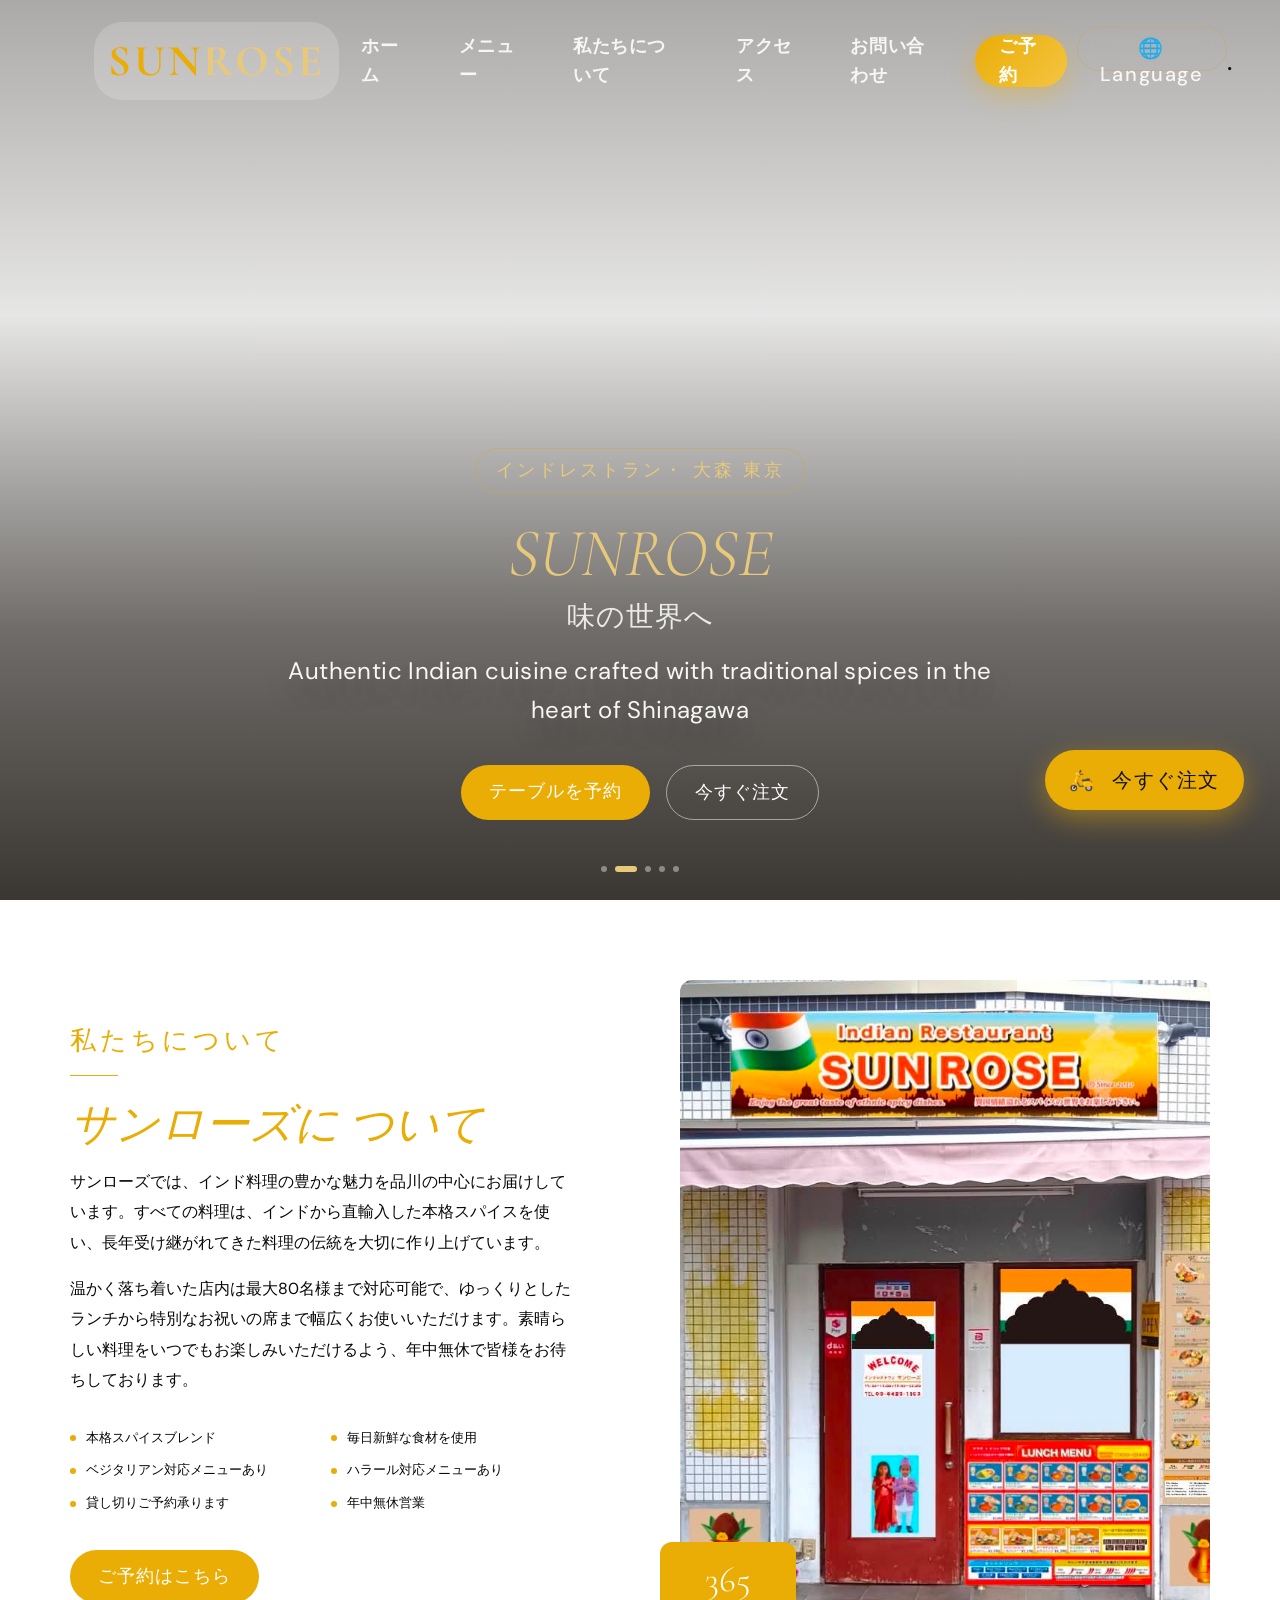
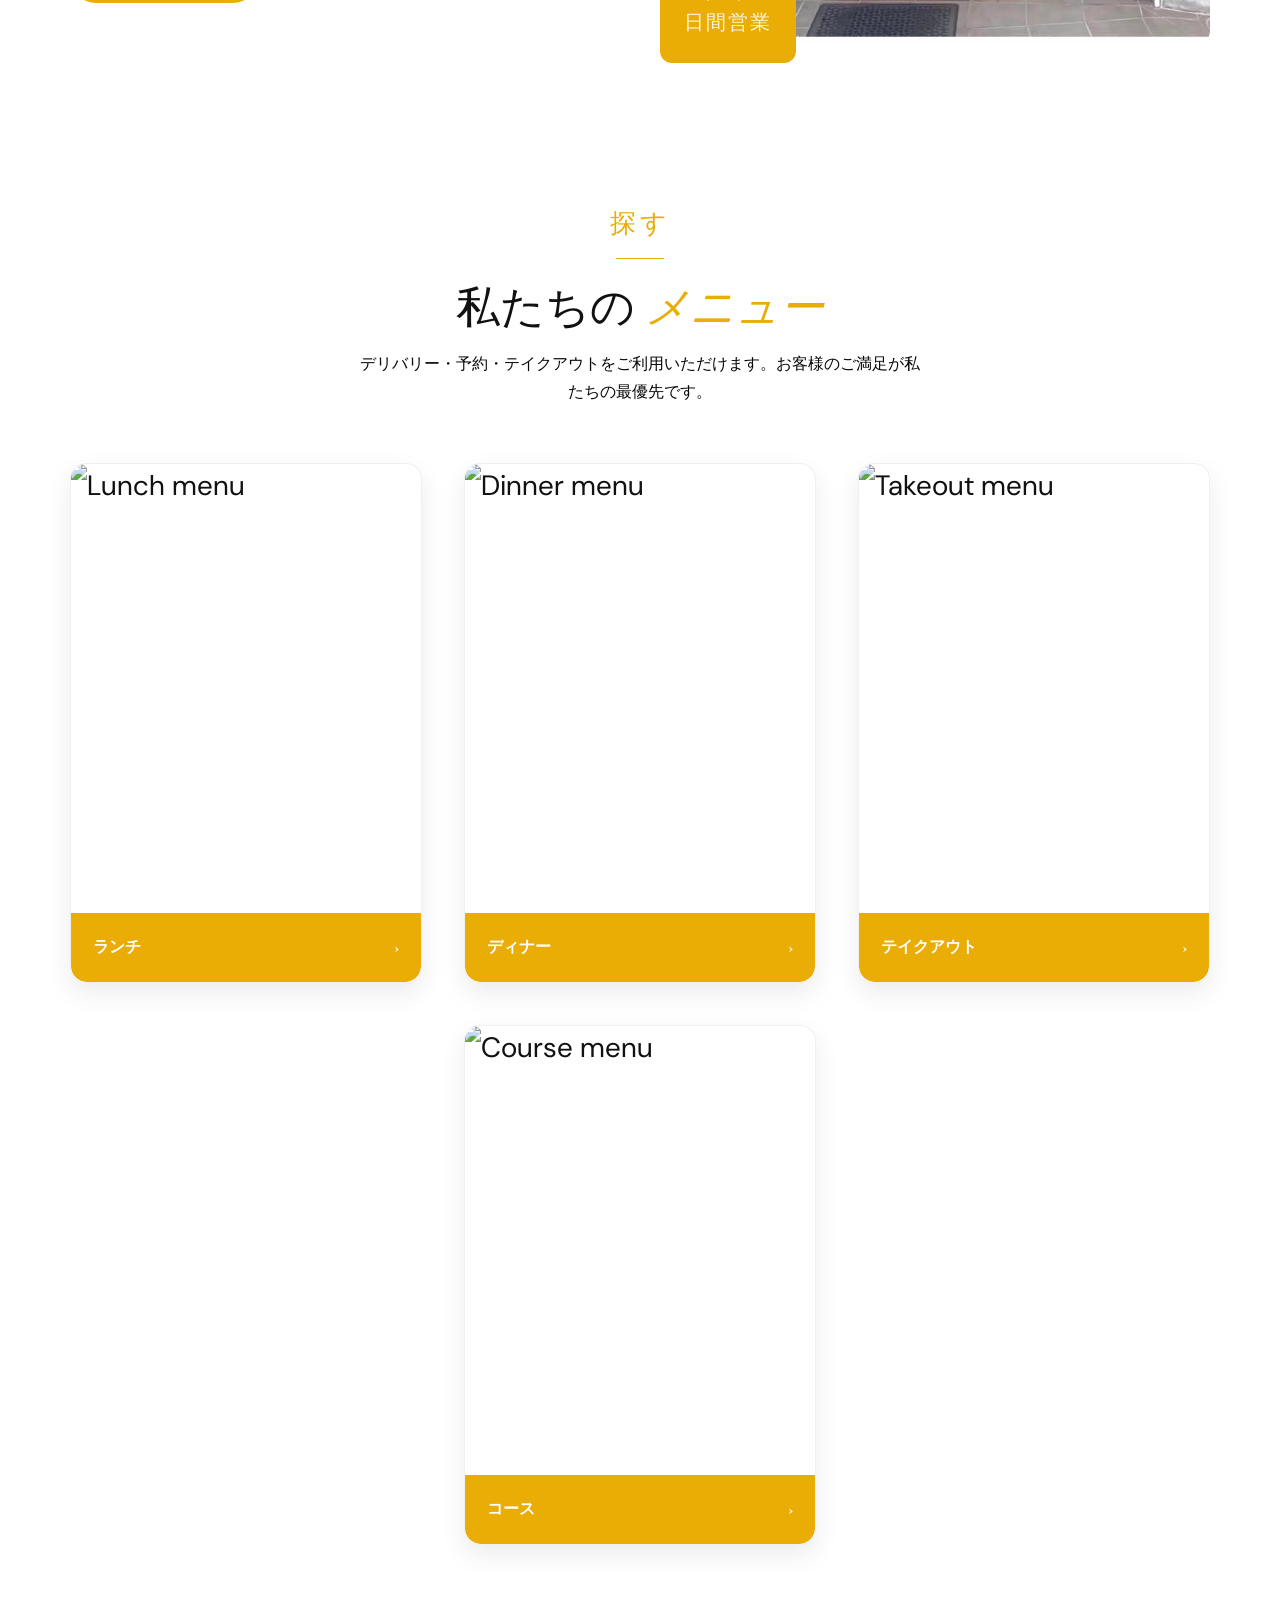
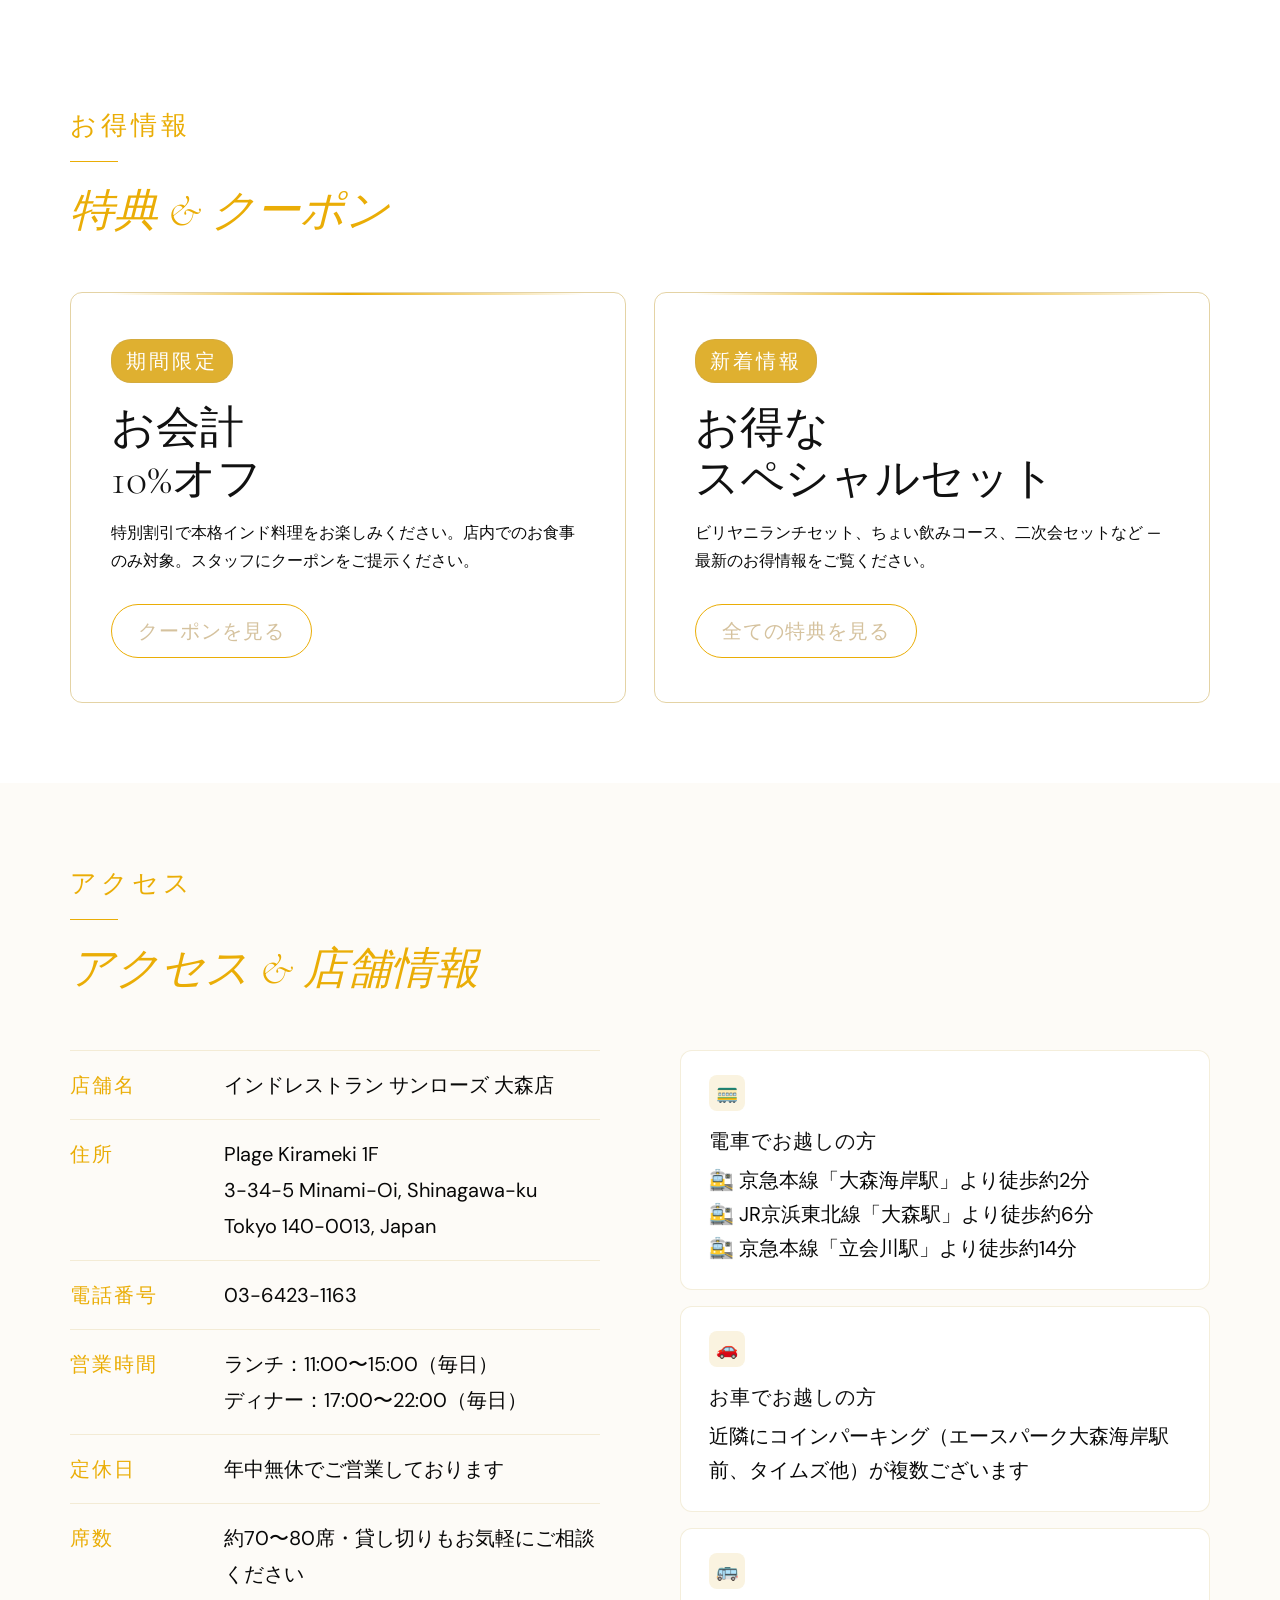
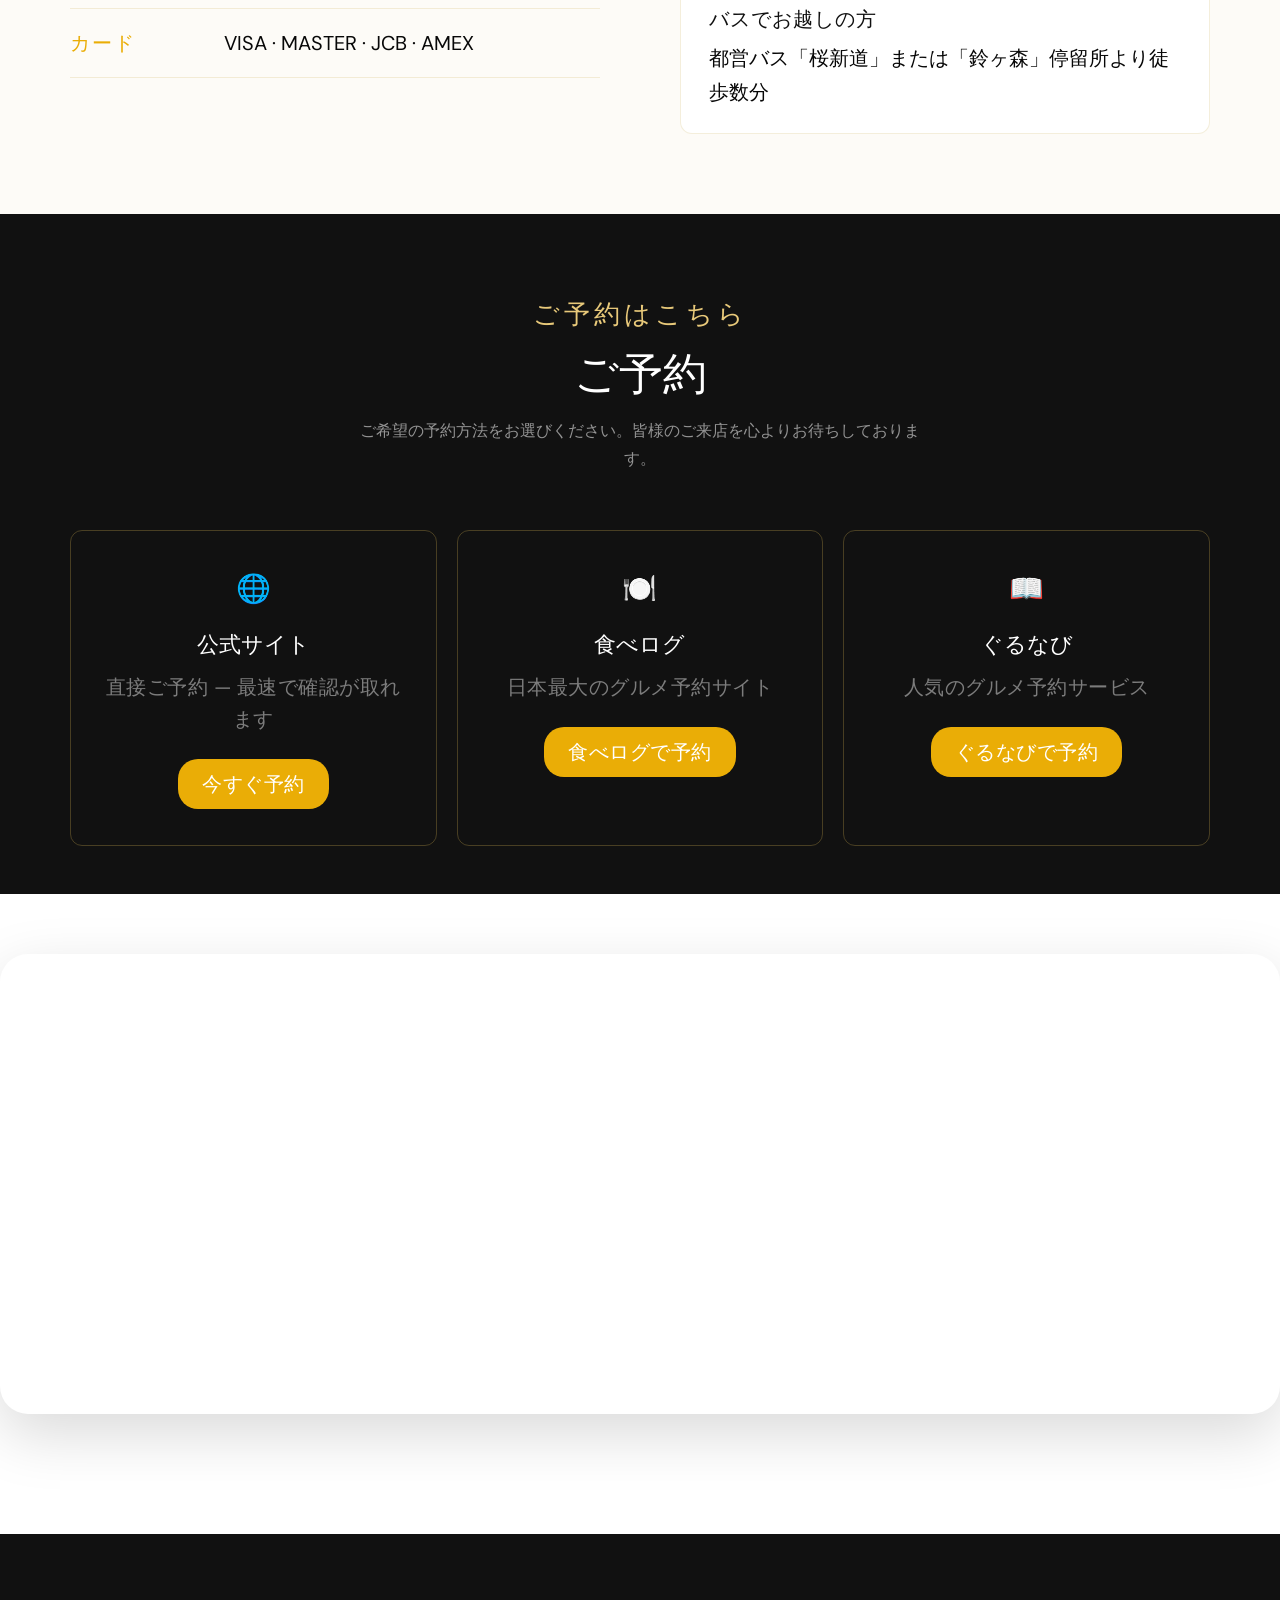
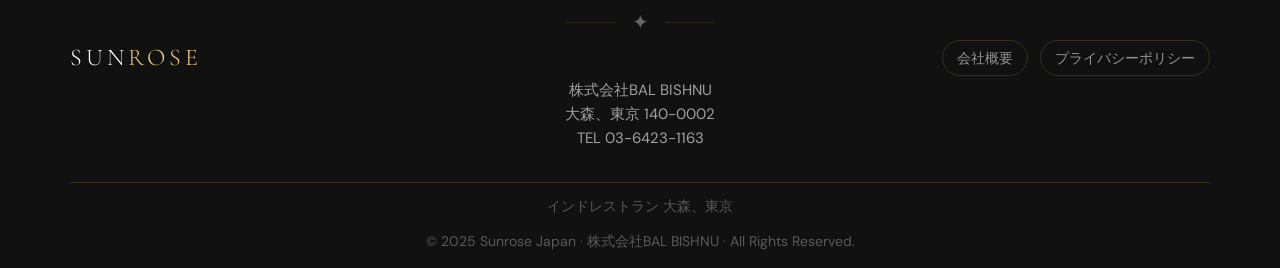
==== commit a6e2c91c: "omori shop" ====
--- a/index.html
+++ b/index.html
@@ -141,15 +141,15 @@
 <!-- =================== HERO =================== -->
 <section id="home" class="hero">
     <div class="hero-slider">
-        <div class="slide active" style="background-image: url('images/slide1.jpg')"></div>
-        <div class="slide" style="background-image: url('images/slide2.jpg')"></div>
+        <div class="slide active" style="background-image: url('images/interior.html')"></div>
+        <div class="slide" style="background-image: url('images/slide1.jpg')"></div>
         <div class="slide" style="background-image: url('images/interior.html')"></div>
         <div class="slide" style="background-image: url('images/slide4.jpg')"></div>
         <div class="slide" style="background-image: url('images/slide5.jpg')"></div>
     </div>
     <div class="hero-overlay"></div>
     <div class="hero-content">
-        <span class="hero-tag" data-ja="インドレストラン・品川東京" data-en="Indian Restaurant · Shinagawa Tokyo" data-hi="इंडियन रेस्टोरेंट · शिनागावा टोक्यो" data-ko="인도 레스토랑 · 시나가와 도쿄" data-es="Restaurante Indio · Shinagawa Tokio">インドレストラン・品川東京</span>
+        <span class="hero-tag" data-ja="インドレストラン・大森 東京" data-en="Indian Restaurant · Omori Tokyo" data-hi="इंडियन रेस्टोरेंट · ओमोरी  टोक्यो" data-ko="인도 레스토랑 · 오모리 도쿄" data-es="Restaurante Indio · Omori Tokio">インドレストラン・ 大森 東京</span>
         <h1 class="hero-title">
         <span>SUNROSE</span>
         <em data-ja="味の世界へ" data-en="Where Flavor Lives" data-hi="स्वाद की दुनिया में" data-ko="맛의 세계로" data-es="Donde Vive el Sabor">味の世界へ</em>
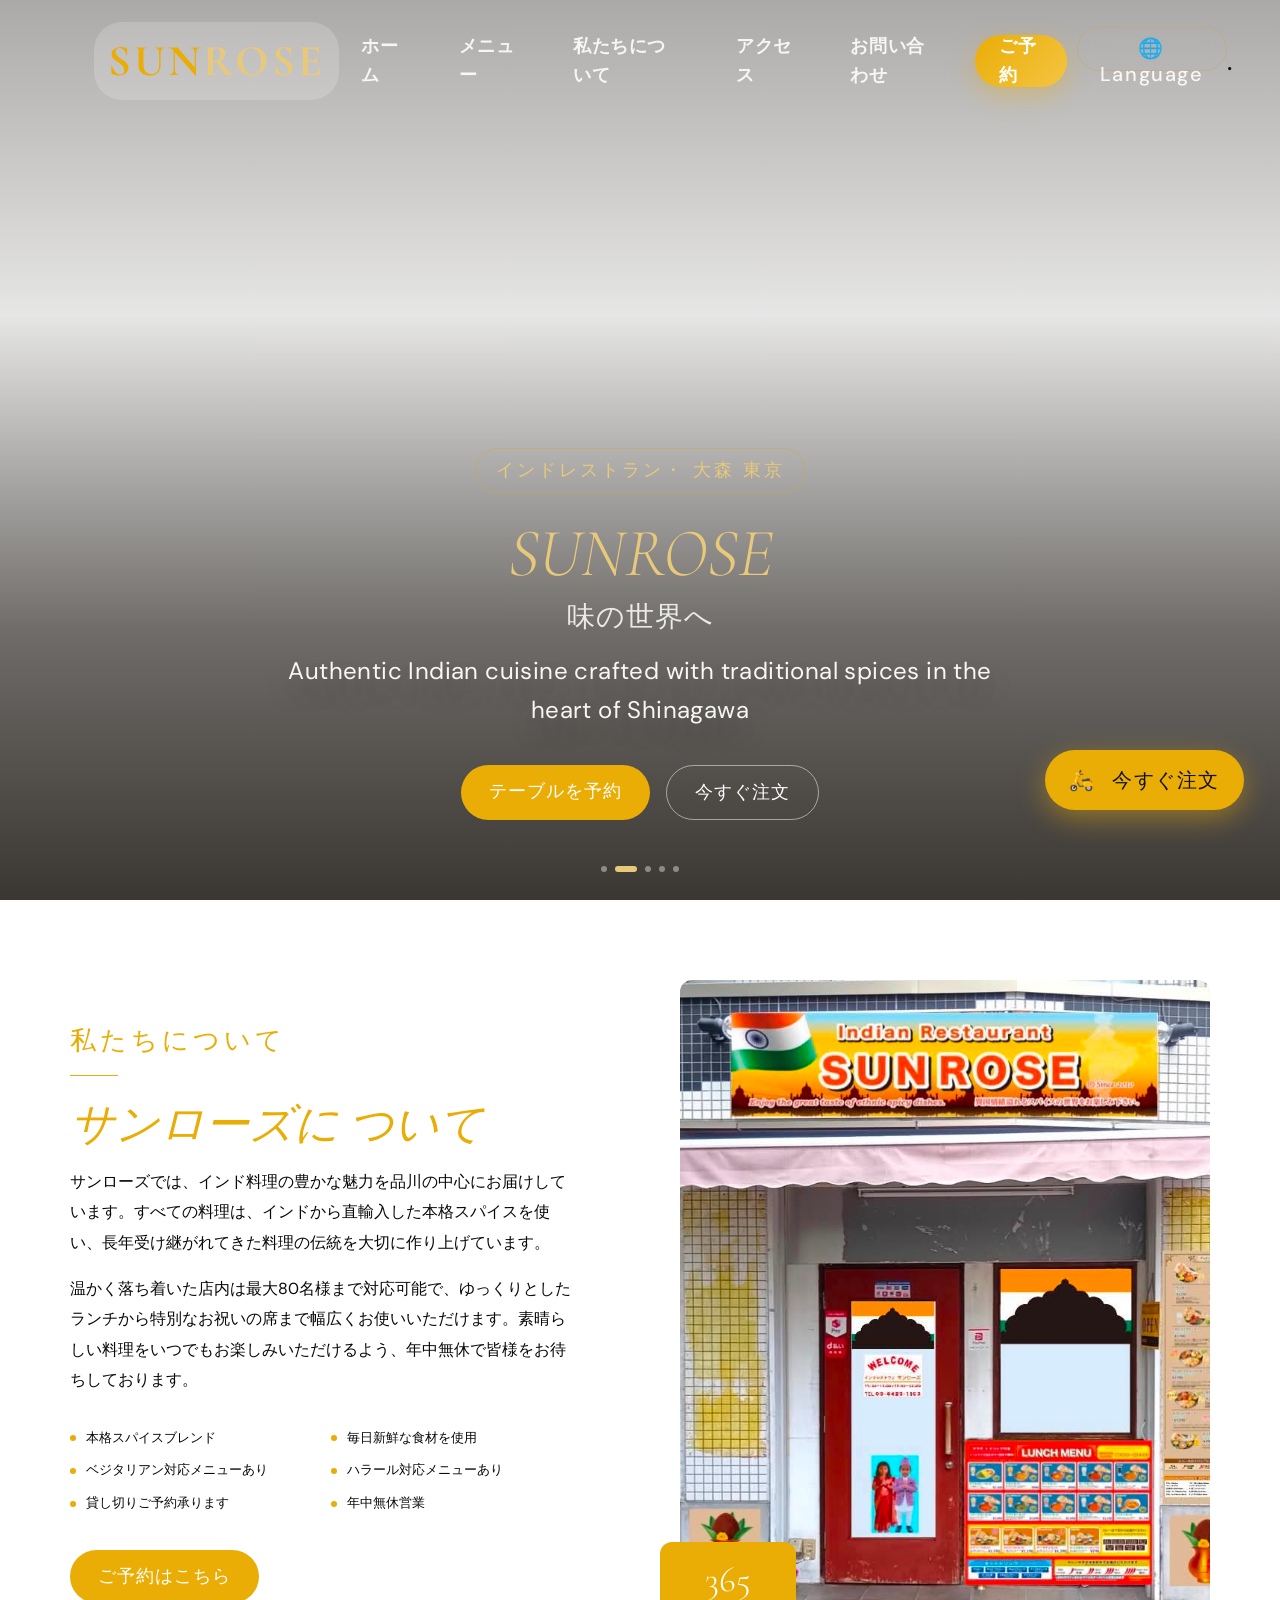
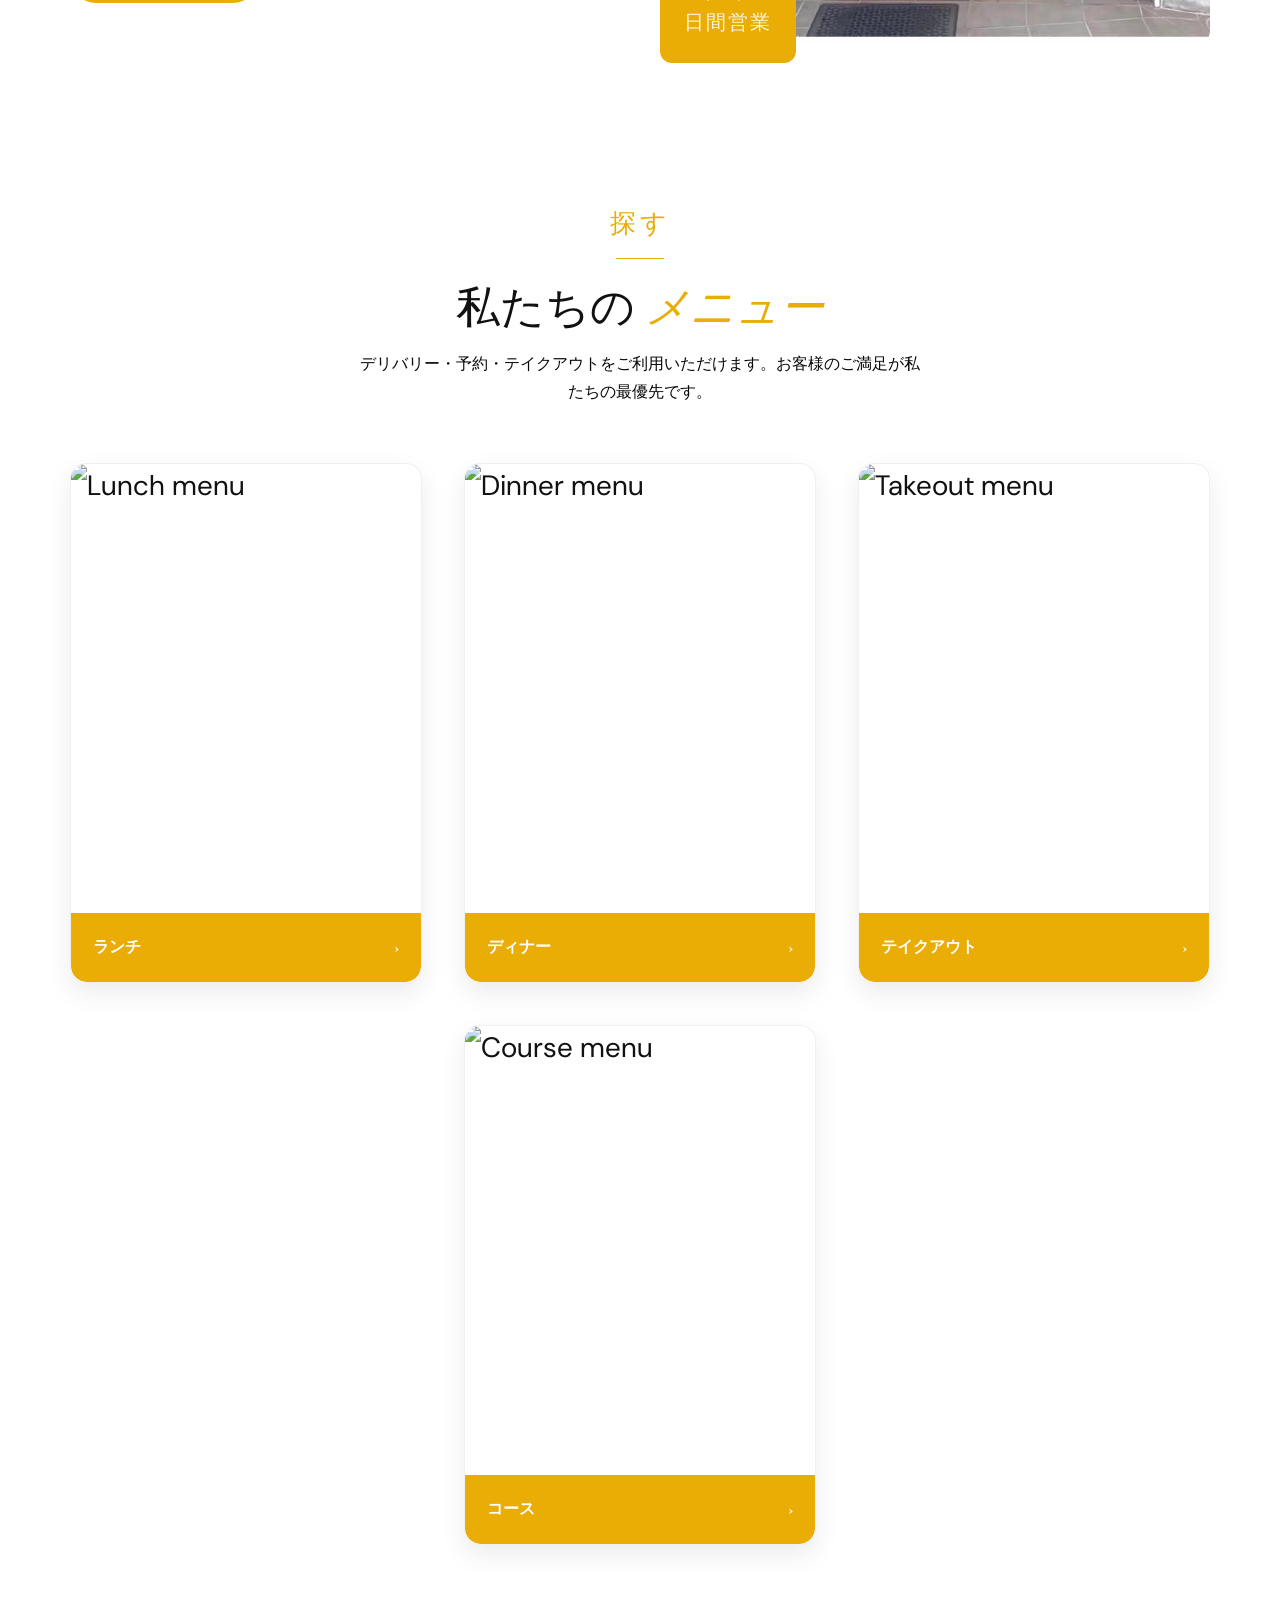
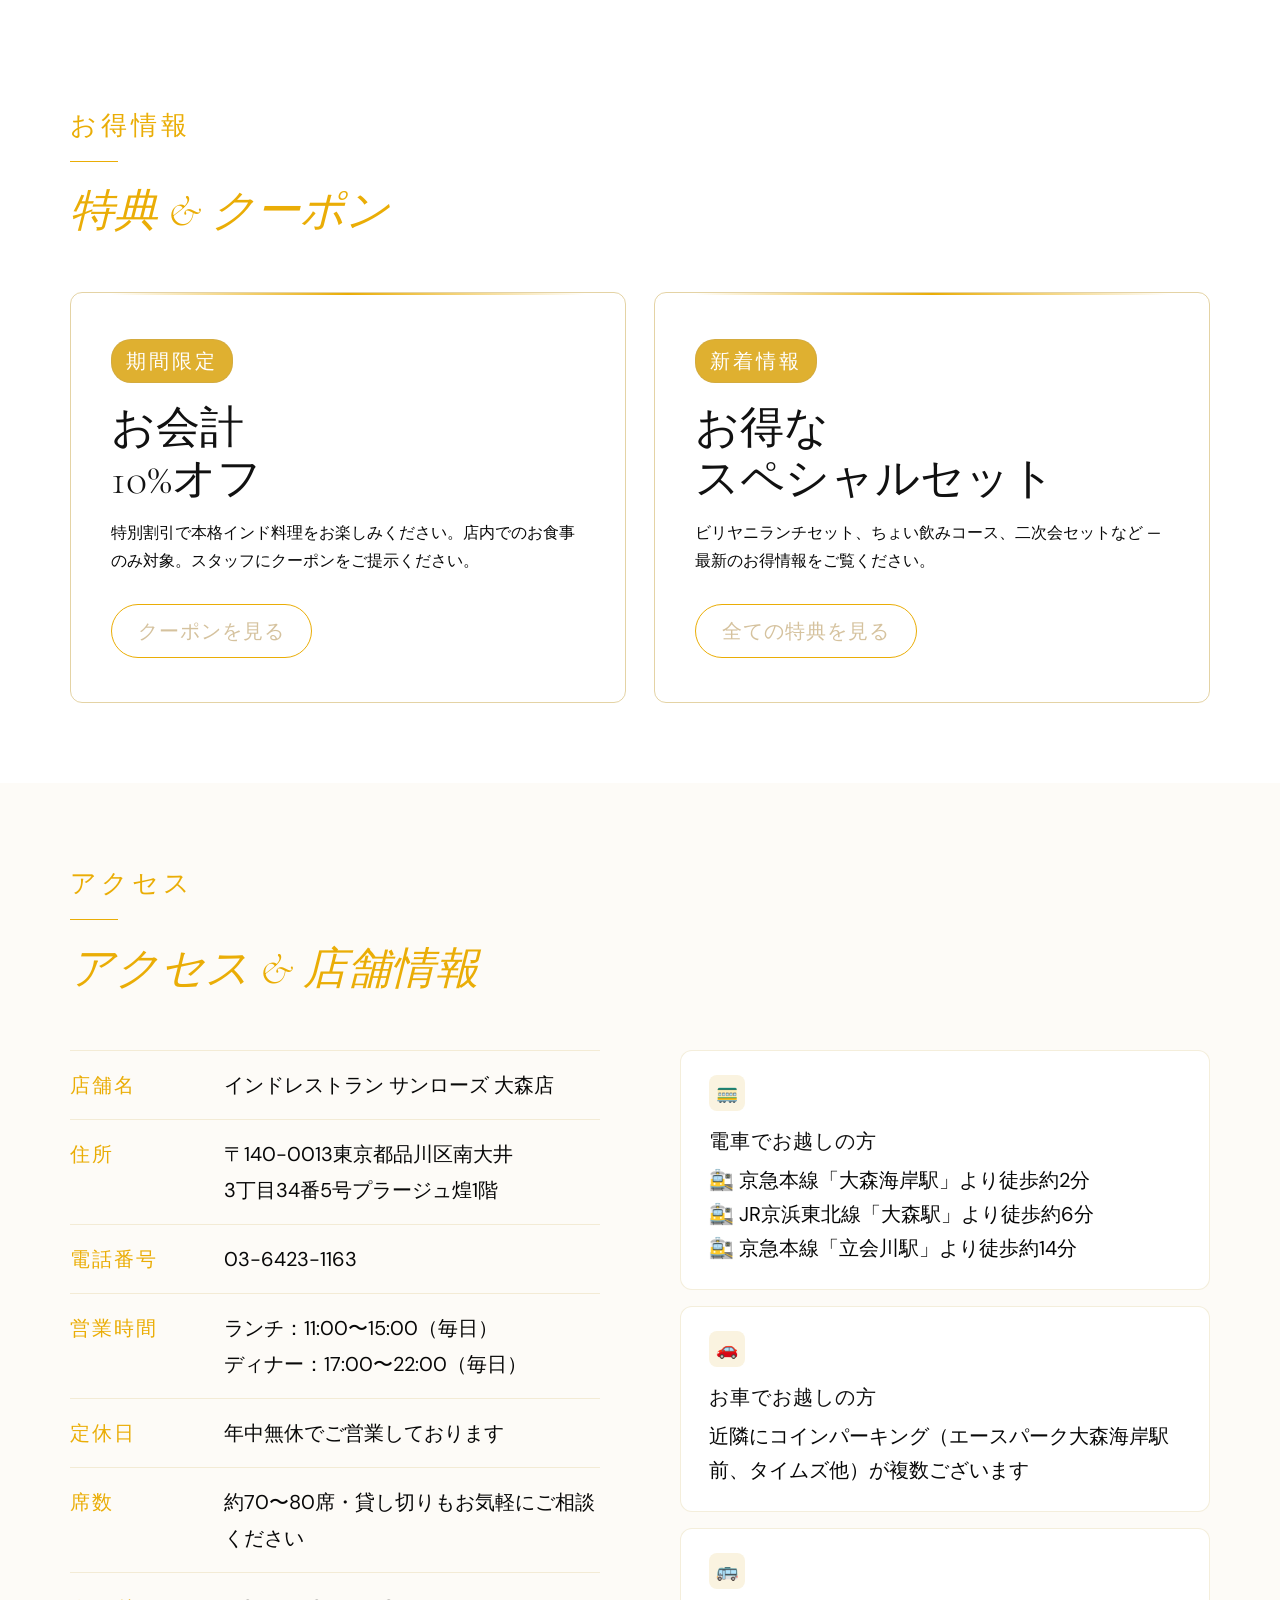
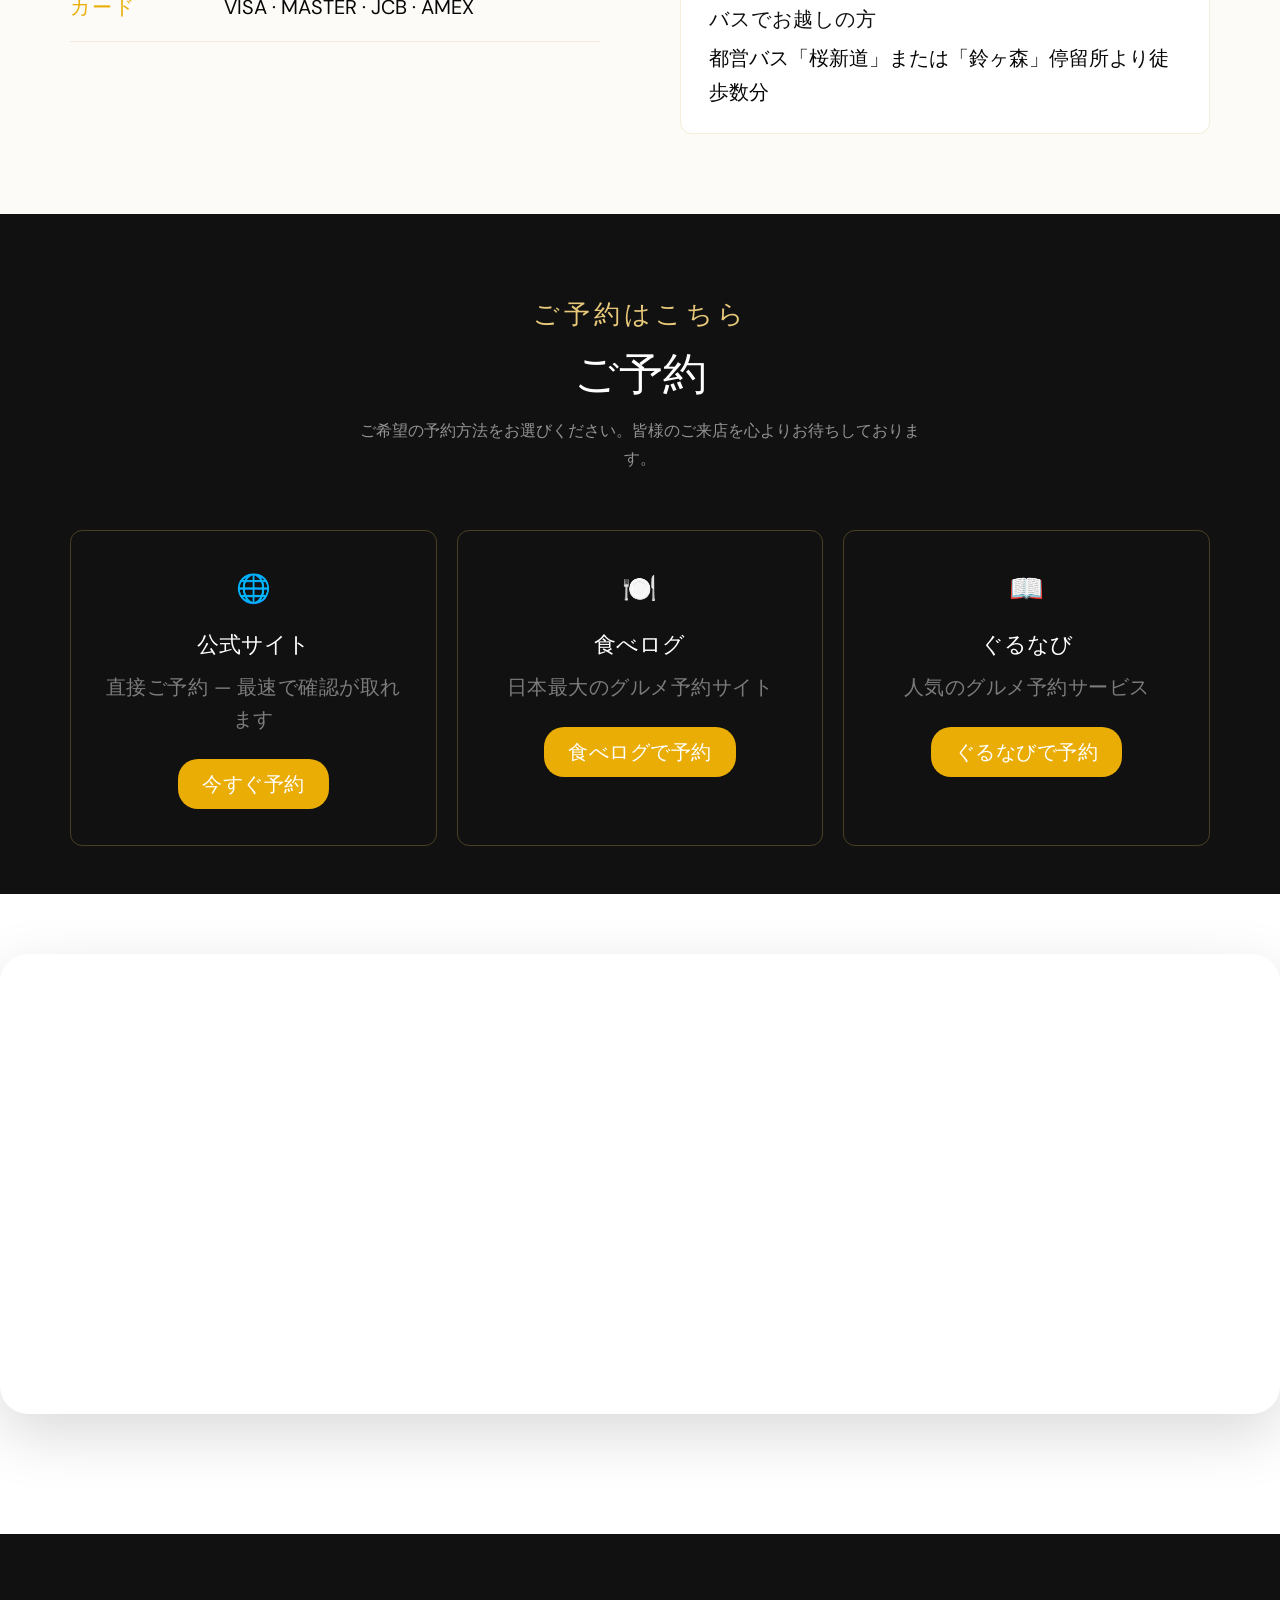
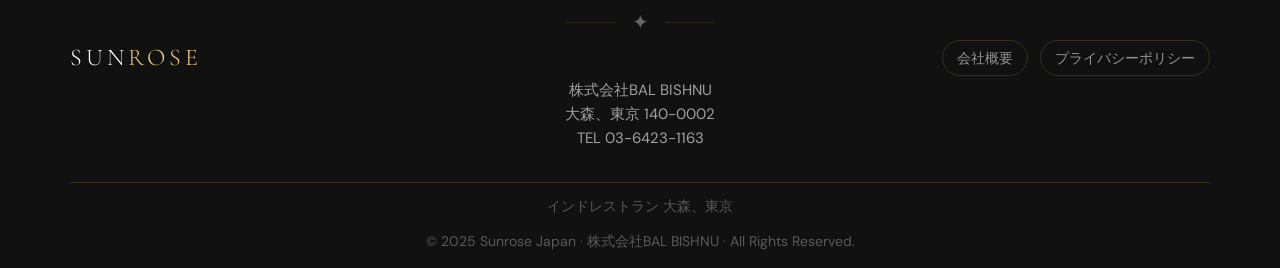
==== commit 010e5174: "omori shop" ====
--- a/index.html
+++ b/index.html
@@ -149,7 +149,7 @@
     </div>
     <div class="hero-overlay"></div>
     <div class="hero-content">
-        <span class="hero-tag" data-ja="インドレストラン・大森 東京" data-en="Indian Restaurant · Omori Tokyo" data-hi="इंडियन रेस्टोरेंट · ओमोरी  टोक्यो" data-ko="인도 레스토랑 · 오모리 도쿄" data-es="Restaurante Indio · Omori Tokio">インドレストラン・ 大森 東京</span>
+        <span class="hero-tag" data-ja="インドレストラン・大森 東京" data-en="Indian Restaurant · Omori Tokyo" data-hi="इंडियन रेस्टोरेंट · ओमोरी टोक्यो" data-ko="인도 레스토랑 · 오모리 도쿄" data-es="Restaurante Indio · Omori Tokio">インドレストラン・ 大森 東京</span>
         <h1 class="hero-title">
         <span>SUNROSE</span>
         <em data-ja="味の世界へ" data-en="Where Flavor Lives" data-hi="स्वाद की दुनिया में" data-ko="맛의 세계로" data-es="Donde Vive el Sabor">味の世界へ</em>
@@ -286,10 +286,20 @@
                     <div class="access-label" data-ja="店舗名" data-en="Store" data-hi="स्टोर" data-ko="매장명" data-es="Tienda">店舗名</div>
                     <div class="access-value" data-ja="インドレストラン サンローズ 大森店" data-en="Indian Restaurant SUNROSE Omori " data-hi="इंडियन रेस्टोरेंट सनरोज़ ओमोरी " data-ko="인도 레스토랑 선로즈 오모리 지점" data-es="Restaurante Indio SUNROSE Omori ">インドレストラン サンローズ 大森店</div>
                 </div>
-                <div class="access-row">
-                    <div class="access-label" data-ja="住所" data-en="Address" data-hi="पता" data-ko="주소" data-es="Dirección">住所</div>
-                    <div class="access-value">Plage Kirameki 1F<br>3-34-5 Minami-Oi, Shinagawa-ku<br>Tokyo 140-0013, Japan</div>
-                </div>
+              
+         <div class="access-row">
+         <div class="access-label" data-ja="住所" data-en="Address" data-hi="पता" data-ko="주소" data-es="Dirección">住所</div>
+        <div class="access-value"
+         data-ja="〒140-0013東京都品川区南大井<br>3丁目34番5号プラージュ煌1階"
+         data-en="Plage Kirameki 1F<br>3-34-5 Minami-Oi, Shinagawa-ku<br>Tokyo 140-0013, Japan"
+         data-hi="प्लाज किरेमेकी, पहली मंज़िल<br>3-34-5 मिनामी-ओई, शिनागावा-कु<br>टोक्यो 140-0013, जापान"
+         data-ko="플라주 키라메키 1층<br>도쿄도 시나가와구 미나미오이 3-34-5<br>도쿄 140-0013, 일본"
+         data-es="Plage Kirameki, 1.ª planta<br>3-34-5 Minami-Oi, Shinagawa-ku<br>Tokio 140-0013, Japón">
+        〒140-0013東京都品川区南大井<br>
+        3丁目34番5号プラージュ煌1階
+         </div>
+        </div>
+
                 <div class="access-row">
                     <div class="access-label" data-ja="電話番号" data-en="Phone" data-hi="फ़ोन" data-ko="전화번호" data-es="Teléfono">電話番号</div>
                     <div class="access-value">03-6423-1163</div>
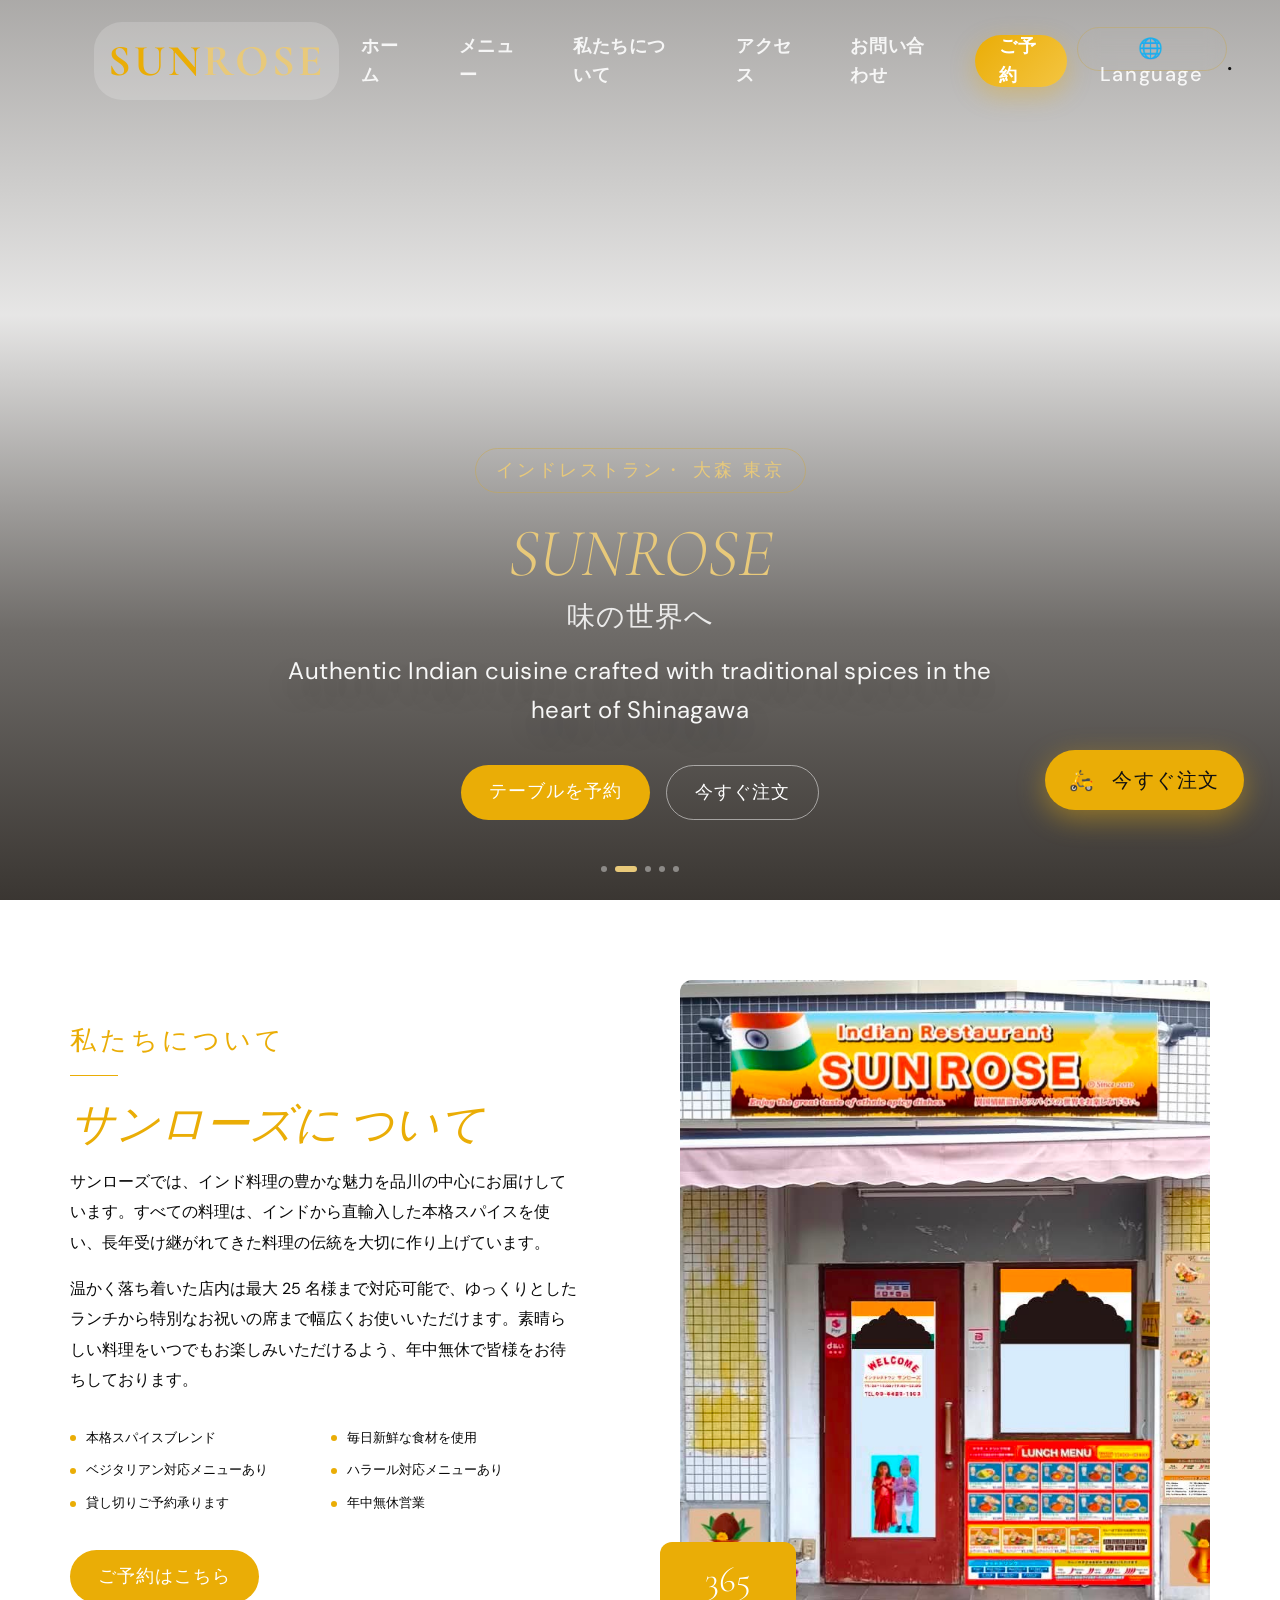
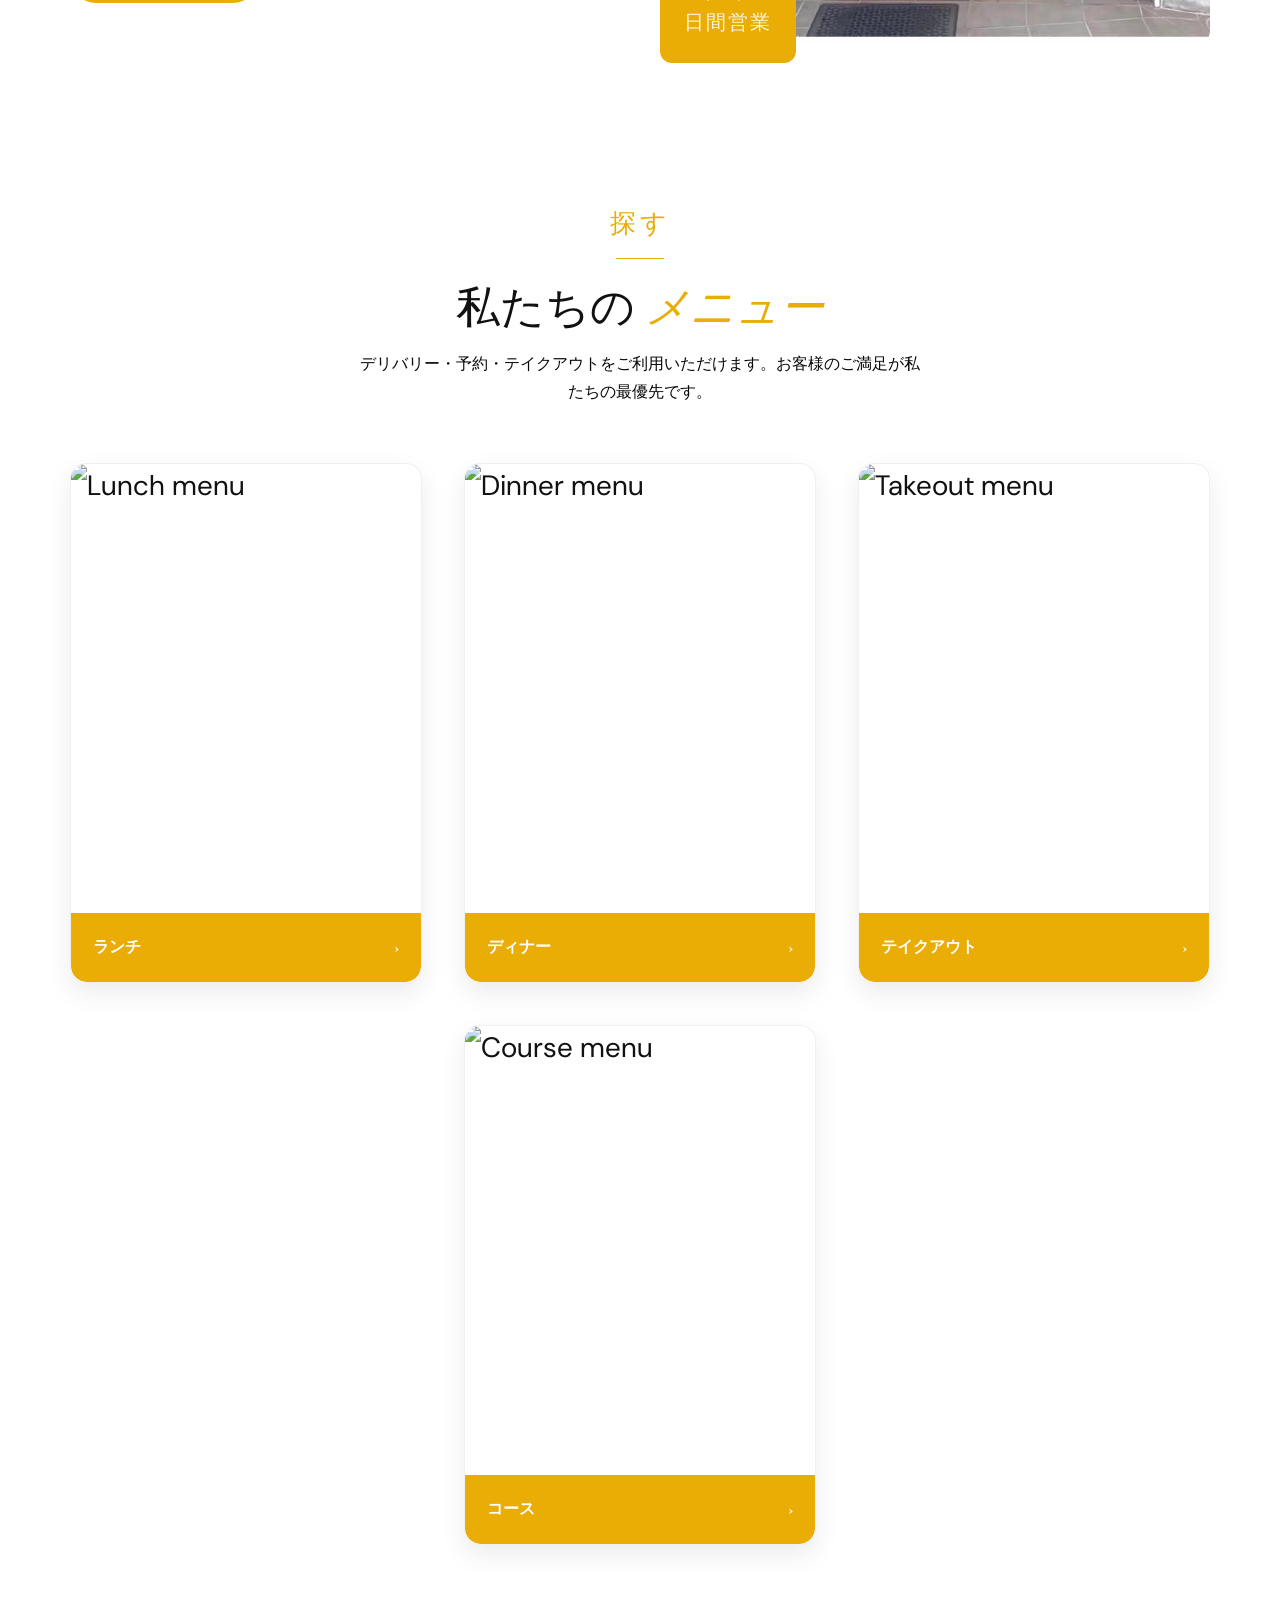
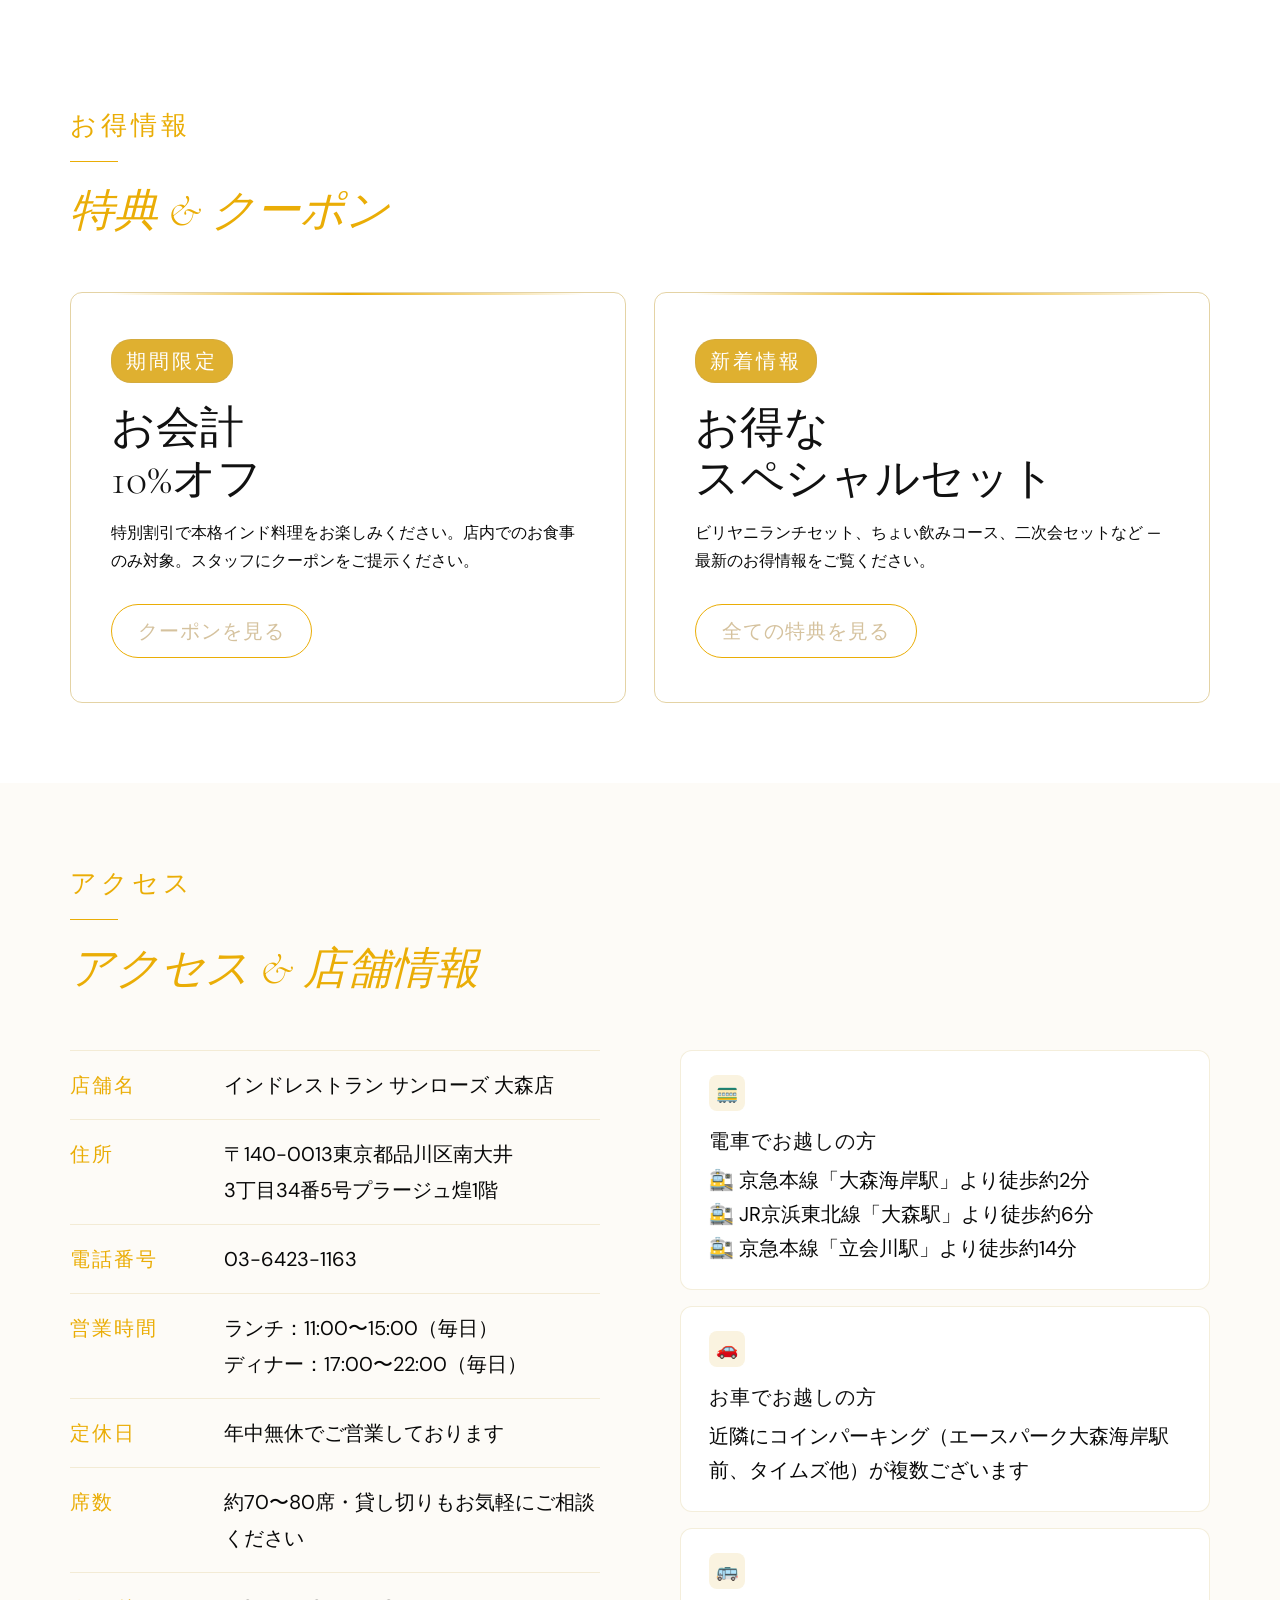
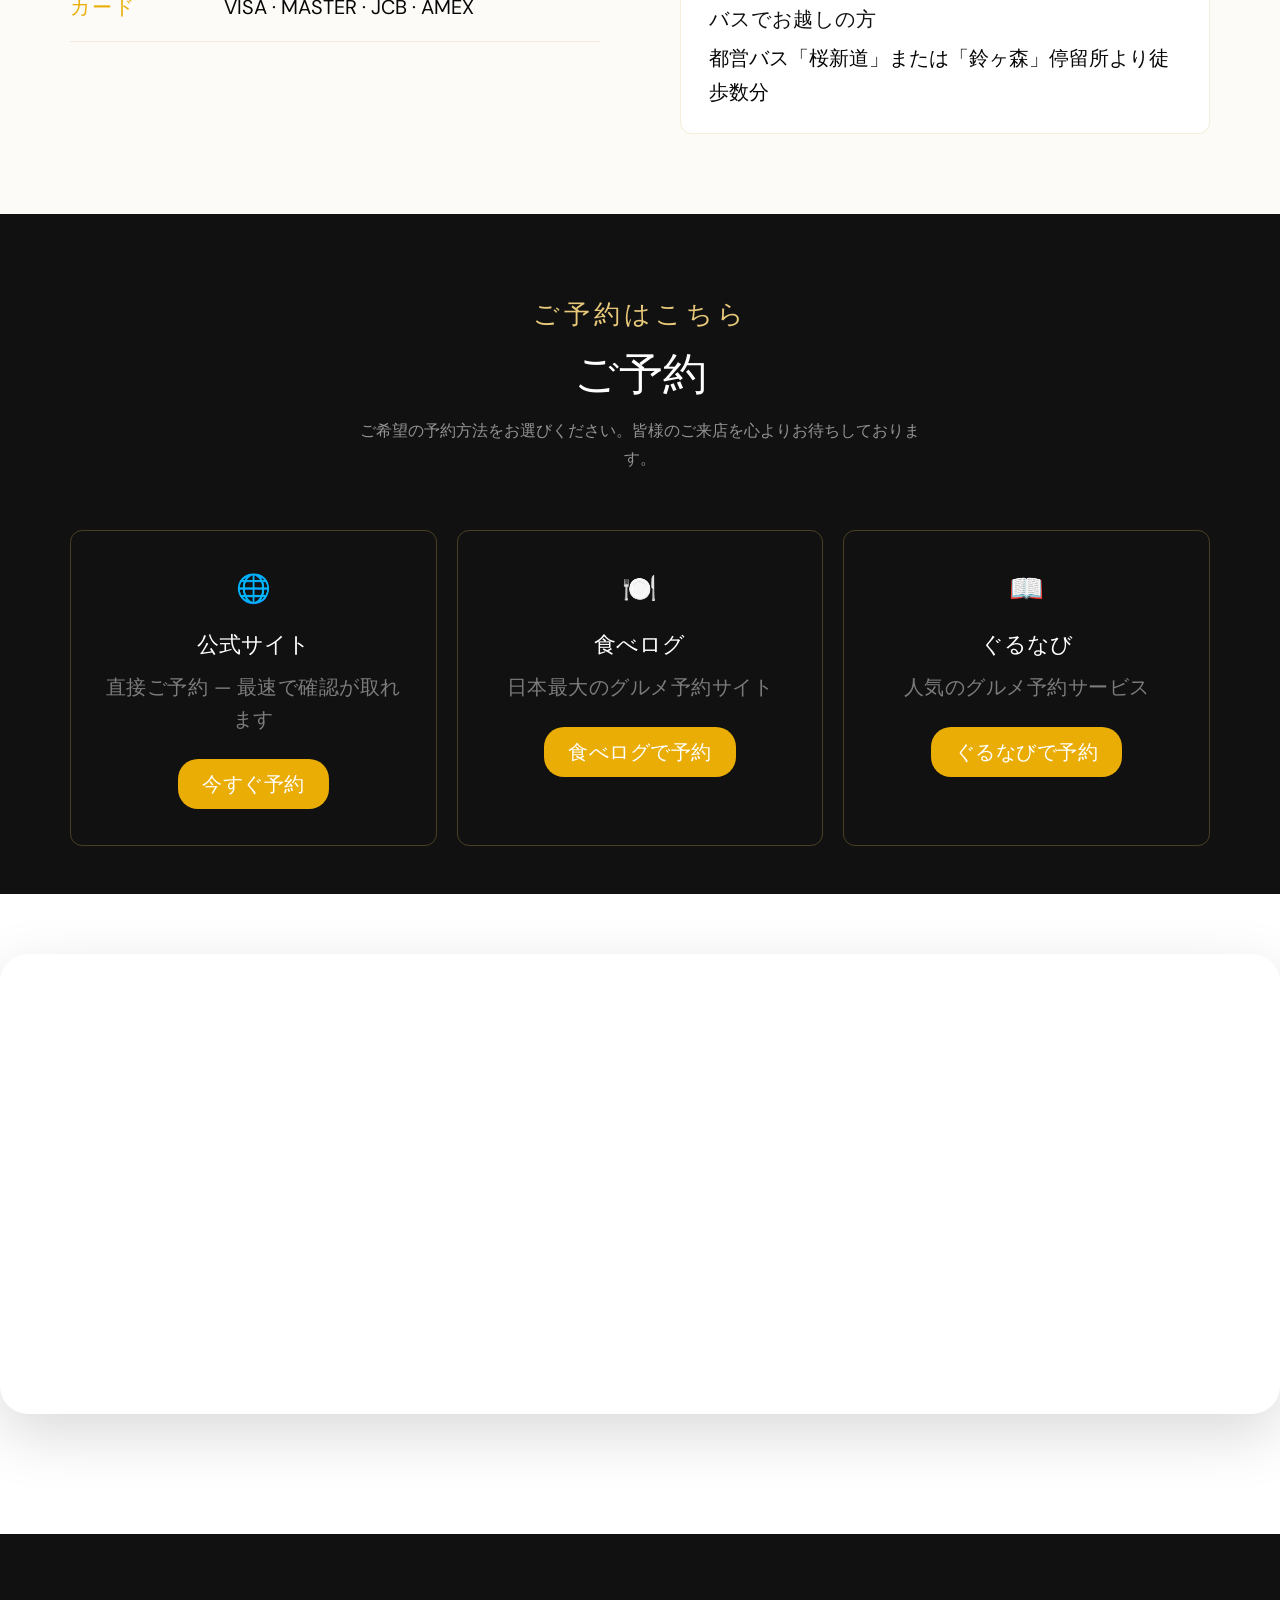
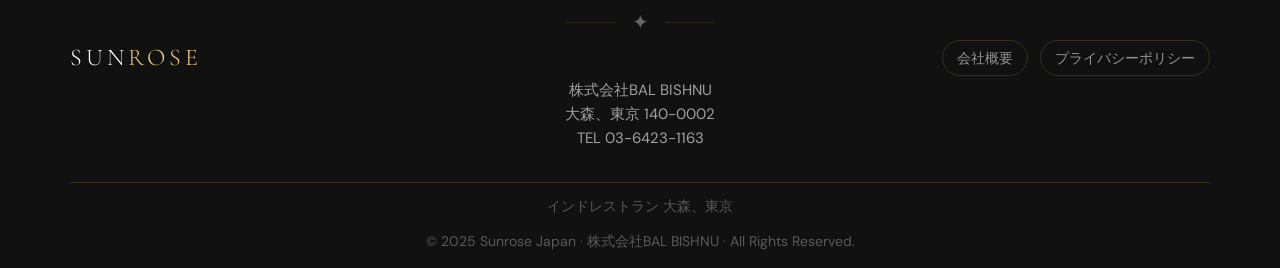
==== commit b515f8e6: "final omori" ====
--- a/index.html
+++ b/index.html
@@ -141,12 +141,12 @@
 <!-- =================== HERO =================== -->
 <section id="home" class="hero">
     <div class="hero-slider">
-        <div class="slide active" style="background-image: url('images/interior.html')"></div>
+        <div class="slide active" style="background-image: url('images/interior.jpg')"></div>
         <div class="slide" style="background-image: url('images/slide1.jpg')"></div>
-        <div class="slide" style="background-image: url('images/interior.html')"></div>
+        <div class="slide" style="background-image: url('images/interior.jpg')"></div>
         <div class="slide" style="background-image: url('images/slide4.jpg')"></div>
         <div class="slide" style="background-image: url('images/slide5.jpg')"></div>
-    </div>
+    </div> 
     <div class="hero-overlay"></div>
     <div class="hero-content">
         <span class="hero-tag" data-ja="インドレストラン・大森 東京" data-en="Indian Restaurant · Omori Tokyo" data-hi="इंडियन रेस्टोरेंट · ओमोरी टोक्यो" data-ko="인도 레스토랑 · 오모리 도쿄" data-es="Restaurante Indio · Omori Tokio">インドレストラン・ 大森 東京</span>
@@ -178,7 +178,7 @@
                 <div class="gold-line"></div>
                 <h2 class="section-title"><span data-ja="サンローズに" data-en="About" data-hi="हमारे" data-ko="우리에" data-es="Acerca de">サンローズに</span> <span data-ja="ついて" data-en="Us" data-hi="बारे में" data-ko="대해서" data-es="Nosotros">ついて</span></h2>
                 <p data-ja="サンローズでは、インド料理の豊かな魅力を品川の中心にお届けしています。すべての料理は、インドから直輸入した本格スパイスを使い、長年受け継がれてきた料理の伝統を大切に作り上げています。" data-en="At SUNROSE, we bring the vibrant soul of Indian cuisine to the heart of Shinagawa. Every dish is crafted with authentic spices sourced directly from India, honoring generations of culinary tradition." data-hi="सनरोज़ में हम शिनागावा के केंद्र में भारतीय व्यंजनों की जीवंत आत्मा लेकर आते हैं।" data-ko="선로즈에서는 인도 요리의 활기찬 매력을 시나가와 중심부에 전달합니다." data-es="En SUNROSE, traemos el alma vibrante de la cocina india al corazón de Shinagawa. Cada plato se elabora con especias auténticas importadas directamente de la India.">サンローズでは、インド料理の豊かな魅力を品川の中心にお届けしています。すべての料理は、インドから直輸入した本格スパイスを使い、長年受け継がれてきた料理の伝統を大切に作り上げています。</p>
-                <p data-ja="温かく落ち着いた店内は最大80名様まで対応可能で、ゆっくりとしたランチから特別なお祝いの席まで幅広くお使いいただけます。素晴らしい料理をいつでもお楽しみいただけるよう、年中無休で皆様をお待ちしております。" data-en="Our warm, inviting space seats up to 80 guests and is perfect for everything from a quiet lunch to a memorable celebration. We are open every day of the year, because great food should never wait." data-hi="हमारा गर्मजोशी भरा माहौल 80 मेहमानों तक की मेजबानी कर सकता है। हम साल के हर दिन खुले रहते हैं।" data-ko="따뜻하고 아늑한 공간에서 최대 80명을 모실 수 있으며, 연중무휴로 운영합니다." data-es="Nuestro espacio cálido y acogedor tiene capacidad para 80 personas. Estamos abiertos todos los días del año, porque la gran comida no debe esperar.">温かく落ち着いた店内は最大80名様まで対応可能で、ゆっくりとしたランチから特別なお祝いの席まで幅広くお使いいただけます。素晴らしい料理をいつでもお楽しみいただけるよう、年中無休で皆様をお待ちしております。</p>
+                <p data-ja="温かく落ち着いた店内は最 25名様まで対応可能で、ゆっくりとしたランチから特別なお祝いの席まで幅広くお使いいただけます。素晴らしい料理をいつでもお楽しみいただけるよう、年中無休で皆様をお待ちしております。" data-en="Our warm, inviting space seats up to 25 guests and is perfect for everything from a quiet lunch to a memorable celebration. We are open every day of the year, because great food should never wait." data-hi="हमारा गर्मजोशी भरा माहौल 25 मेहमानों तक की मेजबानी कर सकता है। हम साल के हर दिन खुले रहते हैं।" data-ko="따뜻하고 아늑한 공간에서 최대 25명을 모실 수 있으며, 연중무휴로 운영합니다." data-es="Nuestro espacio cálido y acogedor tiene capacidad para 25 personas. Estamos abiertos todos los días del año, porque la gran comida no debe esperar.">温かく落ち着いた店内は最大 25 名様まで対応可能で、ゆっくりとしたランチから特別なお祝いの席まで幅広くお使いいただけます。素晴らしい料理をいつでもお楽しみいただけるよう、年中無休で皆様をお待ちしております。</p>
                 <div class="about-features">
                     <div class="about-feature" data-ja="本格スパイスブレンド" data-en="Traditional spice blends" data-hi="पारंपरिक मसाला मिश्रण" data-ko="전통 향신료 블렌드" data-es="Mezclas de especias tradicionales">本格スパイスブレンド</div>
                     <div class="about-feature" data-ja="毎日新鮮な食材を使用" data-en="Fresh daily ingredients" data-hi="प्रतिदिन ताज़ी सामग्री" data-ko="매일 신선한 재료 사용" data-es="Ingredientes frescos diarios">毎日新鮮な食材を使用</div>
@@ -299,7 +299,7 @@
         3丁目34番5号プラージュ煌1階
          </div>
         </div>
-
+ 
                 <div class="access-row">
                     <div class="access-label" data-ja="電話番号" data-en="Phone" data-hi="फ़ोन" data-ko="전화번호" data-es="Teléfono">電話番号</div>
                     <div class="access-value">03-6423-1163</div>
